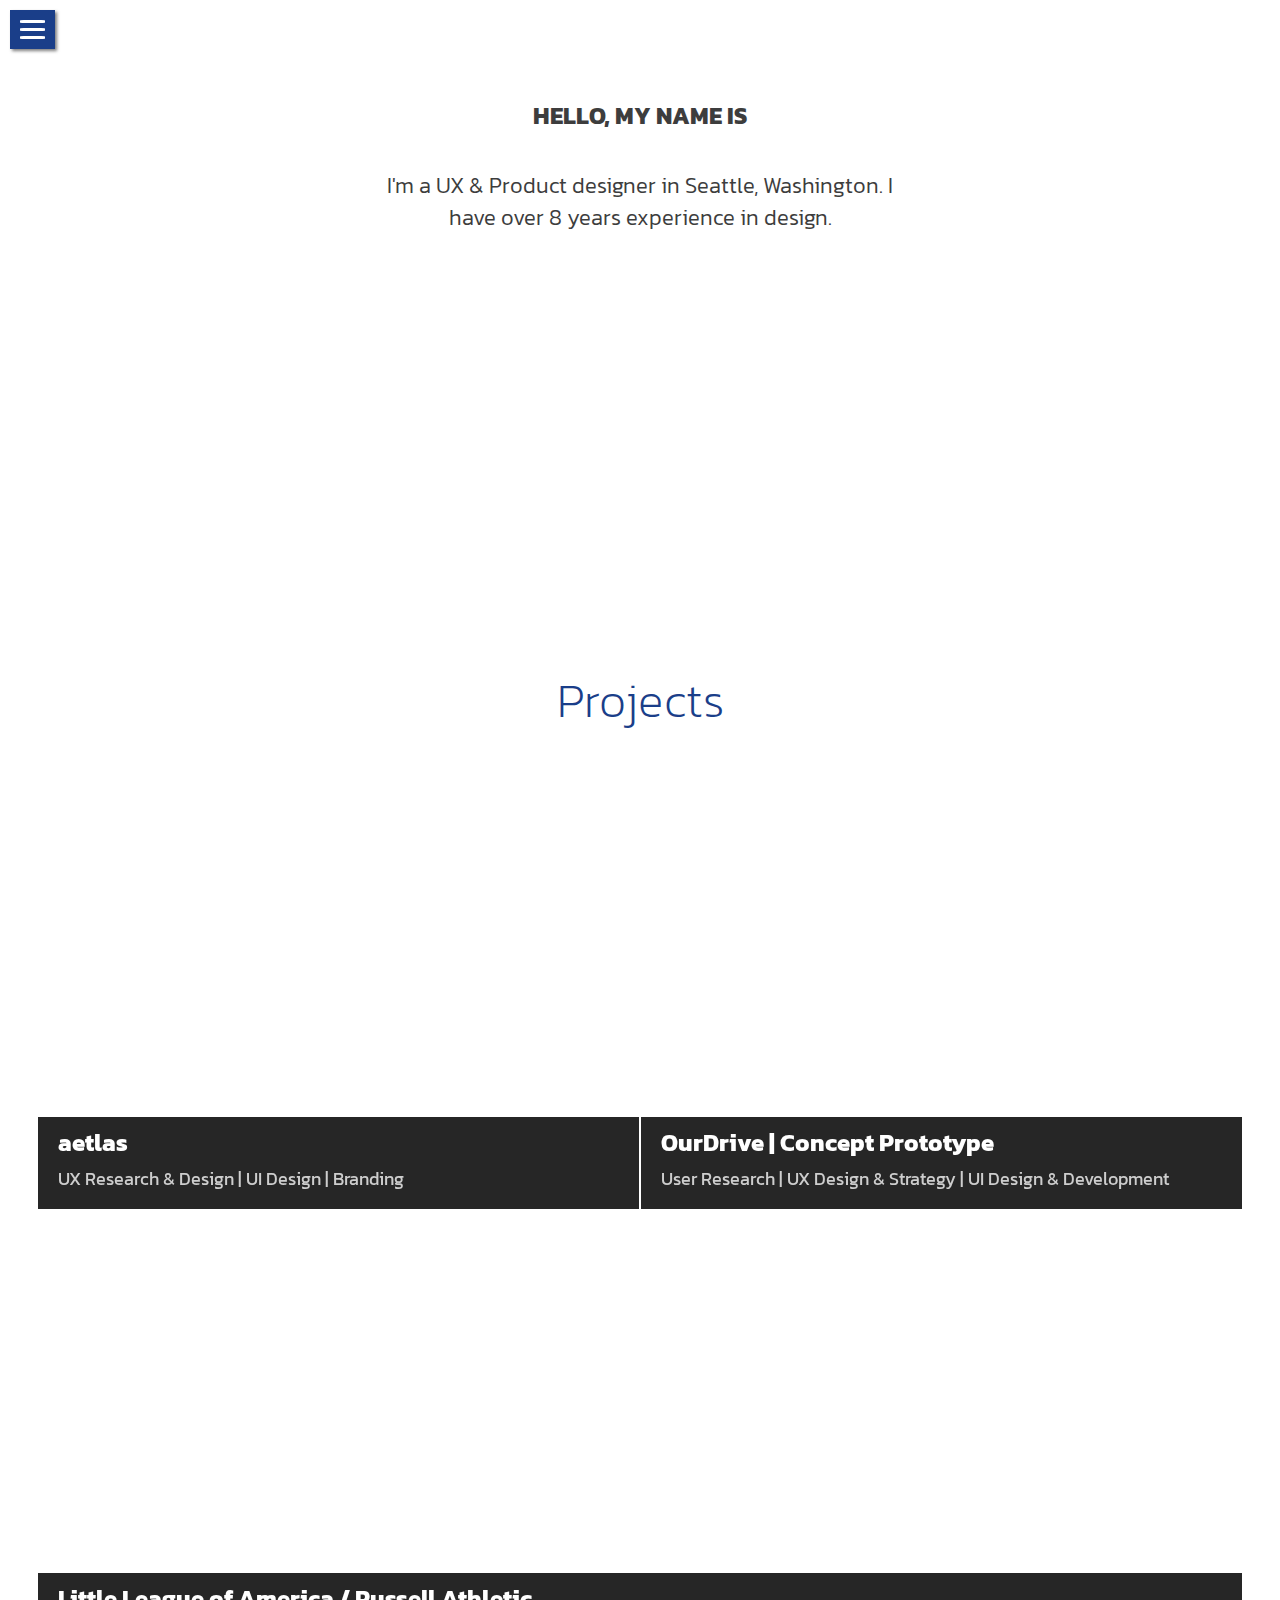
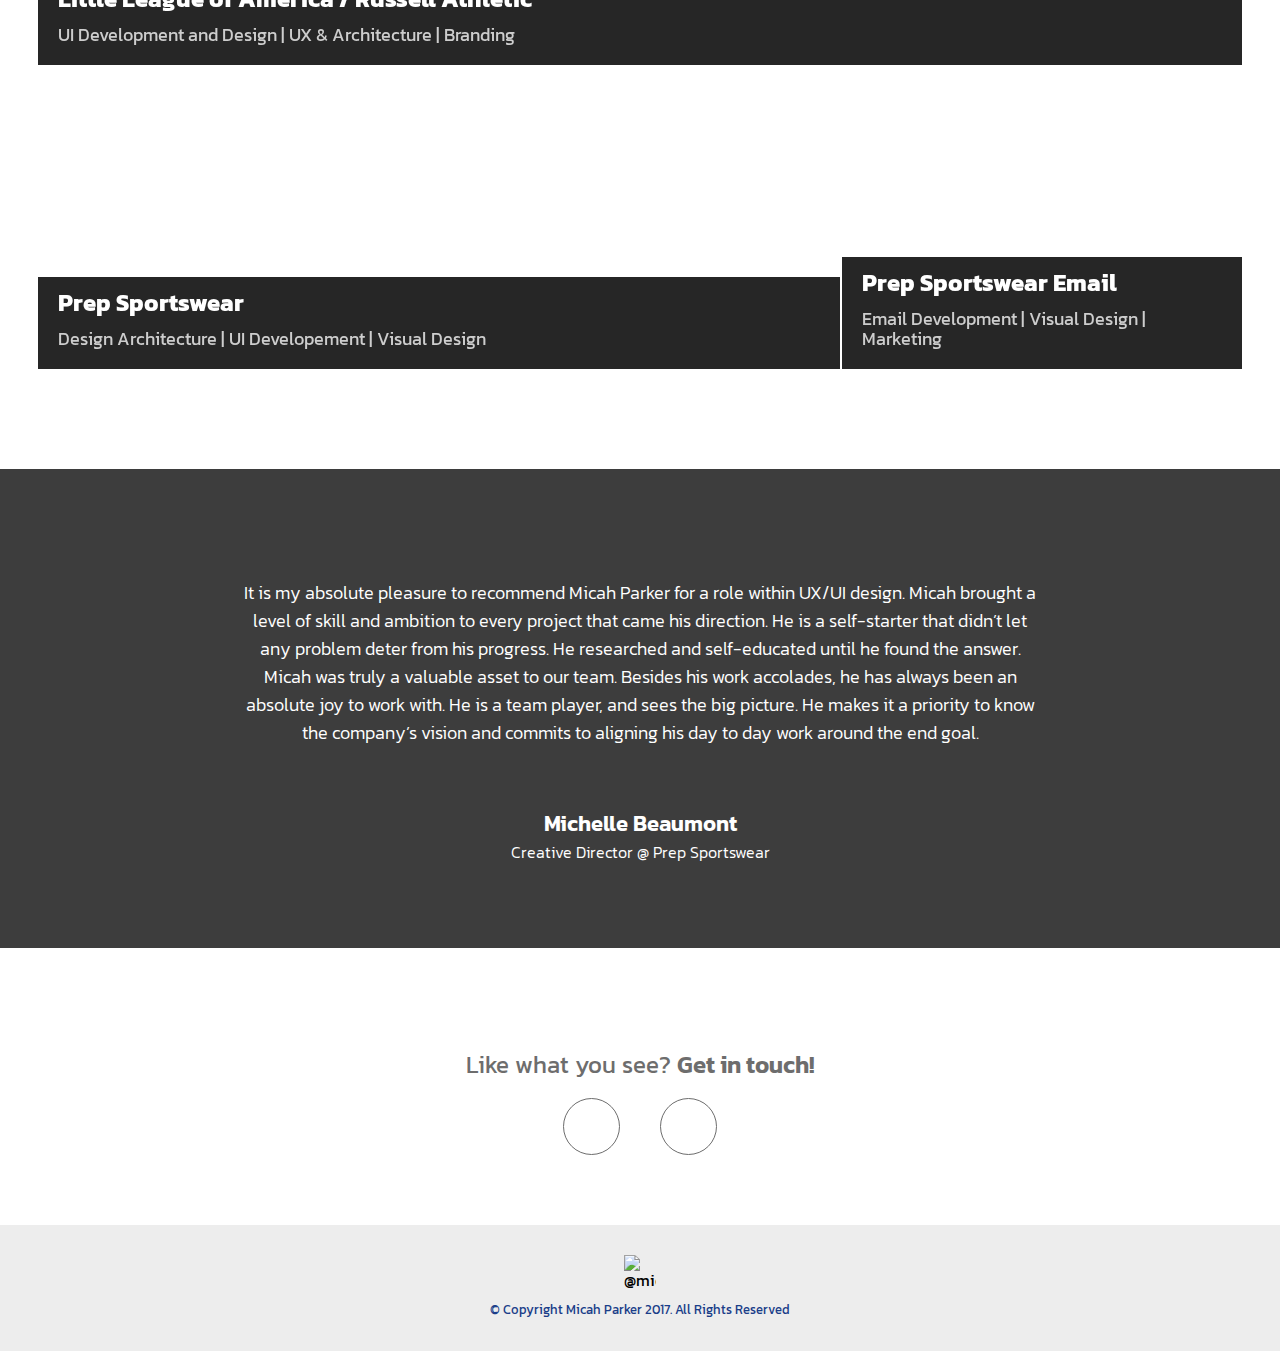
==== index.html @ 6576e436 "first commit, yo" ====
<!DOCTYPE html>
<html lang="en-US">
<head>
    <meta http-equiv="X-UA-Compatible" content="IE=Edge">
    <meta name="viewport" content="width=device-width,initial-scale=1">
    <meta charset="UTF-8">
    <title>Micah Parker - UX | UI | Visual | Development | Branding</title>
    <link href="https://fonts.googleapis.com/css?family=Kanit:200,300,300i,400,400i,600" rel="stylesheet">
    <link rel="stylesheet" type="text/css" href="css/normalize.css">
    <link href="css/fontawesome-all.css" rel="stylesheet">
    <link rel="stylesheet" type="text/css" href="css/styles.css">
    <link rel="shortcut icon" href="/favicon.ico" type="image/x-icon" />
  </head>
<body>
  <!-- Hamburger Nav -->
  <nav id="top">
    <div id="topNav" class="navigation">
      <span id="closebtn" onclick="navToggle()">
          <span class="line1"></span>
          <span class="line2"></span>
          <span class="line3"></span>
      </span>
      <ul class="menulist">
        <li><a class="menuitems" href="index.html"><img src="assets/images/homepage/mp-logo.svg" alt=""></a></li>
        <li><a class="menuitems" href="about.html">ABOUT</a></li>
        <li><a class="menuitems" href="index.html#portfolio" onClick="window.location.reload()">PORTFOLIO</a></li>
        <li><a class="menuitems" target="_blank" href="assets/images/pages/resume/micahparker_designer.pdf">RESUME</a></li>

      </ul>
    </div>
  </nav>
  <div id="shadowboxer">
  </div>
  <!-- Content -->
  <div class="container">
      <section id="hero">
        <h3>Hello, my name is</h3>
        <img src="assets/images/homepage/nameplate4.png" alt="">
        <!-- <h1>MICAH PARKER</h1> -->
        <h5>I'm a UX & Product designer in Seattle, Washington. I have over 8 years experience in design.</h5>
      </section>
      <div class="content-container">
        <div class="hp-section-title">
          <h3 id="portfolio">Projects</h3>
        </div>


        <section id="work">
          <!-- aetlas  -->
          <a class="workcell" href="aetlas.html" style="background-image: url(assets/images/homepage/portfol_bgs/aetlas.jpg)">
            <div class="workcell-title">
              <h3>aetlas</h3>
              <h5>UX Research & Design | UI Design | Branding</h5>
            </div>
          </a>
          <!-- OurDrive  -->
          <a class="workcell" href="ourdrive.html" style="background-image: url(assets/images/homepage/portfol_bgs/ourdrive_cover_desk.jpg)">
              <div class="workcell-title">
                <h3>OurDrive | Concept Prototype</h3>
                <h5>User Research | UX Design & Strategy | UI Design & Development</h5>
              </div>
          </a>
          <!-- LL Fundraising  -->
          <a class="workcell" href="littleleague.html" style="background-image: url(assets/images/homepage/portfol_bgs/fundraising_cover_desk.jpg)">
              <div class="workcell-title">
                <h3>Little League of America / Russell Athletic</h3>
                <h5>UI Development and Design | UX & Architecture | Branding</h5>
              </div>
          </a>
          <!-- Prep Sportswear  -->
          <a class="workcell" href="prepsportswear.html" style="background-image: url(assets/images/homepage/portfol_bgs/prep_cover_desk.jpg)">
              <div class="workcell-title">
                <h3>Prep Sportswear</h3>
                <h5>Design Architecture | UI Developement | Visual Design</h5>
              </div>
          </a>
          <!-- Prep Emails  -->
          <a class="workcell" href="prepemails.html"  style="background-image: url(assets/images/homepage/portfol_bgs/emails_cover_desk.jpg)">
              <div class="workcell-title">
                <h3>Prep Sportswear Email</h3>
                <h5>Email Development | Visual Design | Marketing</h5>
              </div>
          </a>

          <!-- Craigslist  -->
          <!-- <a class="workcell" href="branding.html" style="background-image: url(assets/images/homepage/portfol_bgs/craigslist_cover_desk.png)">
              <div class="workcell-title">
                <h3>Branding</h3>
                <h5>Graphic Design | Branding</h5>
              </div>
          </a>

          <a class="workcell" href="illustration.html" style="background-image: url(assets/images/homepage/portfol_bgs/illustration_cover_desk.jpg)">
              <div class="workcell-title">
                <h3>Illustration</h3>
                <h5>Illustration and Artwork</h5>
              </div>
          </a> -->

        </section>

        <!-- <section id="about">
          <div class="aboutcell" id="aboutcell">
            <div class="aboutleft">
              <img src="assets/images/homepage/avatar_2.jpg" alt="Micah" onmouseover="rollover(this)" onmouseout="mouseaway(this)">
            </div>
        </section> -->

        <div class="bottom-content">
          <section id="testimonials">
            <div class="testimonials">
              <i class="fas fa-quote-left" aria-hidden="true"></i>
              <p>It is my absolute pleasure to recommend Micah Parker for a role within UX/UI design. Micah brought a level of skill and ambition to every project that came his direction.  He is a self-starter that didn’t let any problem deter from his progress. He researched and self-educated until he found the answer. Micah was truly a valuable asset to our team. Besides his work accolades, he has always been an absolute joy to work with. He is a team player, and sees the big picture. He makes it a priority to know the company’s vision and commits to aligning his day to day work around the end goal.</p>
              <i class="fas fa-quote-right" aria-hidden="true"></i>
              <h5>Michelle Beaumont</h5>
              <h6>Creative Director @ Prep Sportswear</h6>
            </div>
          </section>
          <section id="contact">
            <div class="contact">
              <div class="social_links">
                <a href="https://www.linkedin.com/in/micahmpc/" target="_blank"><i class="fab fa-linkedin fa-sm"></i></a>
                <a href="https://github.com/Micahmpc" target="_blank"><i class="fab fa-github-square"></i></a>
                <a href="https://www.instagram.com/Micahmpc/" target="_blank"><i class="fab fa-instagram"></i></a>
                <a href="https://medium.com/@micah.mpc" target="_blank"><i class="fab fa-medium"></i></a>
                <a href="https://dribbble.com/micahmpc" target="_blank"><i class="fab fa-dribbble-square"></i></a>
              </div>

              <div class="contact_direct">
                <h2>Like what you see? <span style="font-weight: 600;">Get in touch!</span></h2>
                <div class="contact_direct_cell">
                  <a href="tel:1-206-948-9644">
                    <i class="fas fa-phone"></i>
                  </a>
                </div>
                <div class="contact_direct_cell">
                  <a href="mailto:micah.mpc@gmail.com">
                    <i class="fas fa-envelope"></i>
                  </a>
                </div>
              </div>
            </div>
          </section>
        </div>
        <footer>
          <img src="assets/images/homepage/mp-logo.svg" alt="@micahmpc"><h6>© Copyright Micah Parker 2017. All Rights Reserved</h6>
        </footer>
      </div>
  </div>



<script src="scripts/projects.js"></script>
<script src="scripts/global.js"></script>
<!-- Global site tag (gtag.js) - Google Analytics -->
<script async src="https://www.googletagmanager.com/gtag/js?id=UA-111622996-1"></script>
<script>
  window.dataLayer = window.dataLayer || [];
  function gtag(){dataLayer.push(arguments);}
  gtag('js', new Date());

  gtag('config', 'UA-111622996-1');
</script>

</body>
</html>
---- css/styles.css ----
/***** GLOBAL STYLES *****/

html {
  -webkit-font-smoothing: antialiased;
}

body {
  font-family: 'Kanit', 'Arial', sans-serif;
  background-color: #fff;
}

::selection, ::-moz-selection {
  background: #999999;
}

h1 {
  font-size: 2.5rem;
  line-height: 2.5rem;
}

h2 {
  font-size: 1.75rem;
}

h3 {
  font-size: 1.175rem;
}

h4 {
  font-size: 1.375rem;
}

h5 {
  font-size: 1rem;
  line-height: 1.25rem;
}

h6 {
  font-size: 1.25rem;
  line-height: 1.5rem;
}

p {
  font-size: 1.125rem;
  line-height: 1.875rem;
}



/***** MODIFICATION CLASSES *****/
.black {
  color: #000000;
}

.blue {
  color: #000000;
}

.grey1 {
  color: #6D6D6D;
}

.grey2 {
  color: #999999;
}

.grey3 {
  color: #CDCDCD;
}

.t400 {
  font-weight: 400;
}

.center {
  text-align: center !important;
  margin: 0 auto;
}

.nomobile {
  display: none;
}

.nodesk {
  display: inherit;
}

.txt300 {
    font-weight: 300 !important;
}

.txt400 {
    font-weight: 400 !important;
}

.txt600 {
    font-weight: 600 !important;
}

/***** HAMBURGER NAVIGATION **/


body {
    transition: background-color .5s;
}

.navigation {
    width: 100%;
      margin: 0 auto;
    position: fixed;
    z-index: 100000;
    top: 0;
    left: 0;
    background-color: none;
    overflow: hidden;
    transition: all 0.4s ease-in-out;
    padding-top: 0px;
}

.navigation a {
    text-decoration: none;
}

.navigation ul {
  padding-top: 165px;
  text-align:center;
  list-style:none;

}

.menulist {
  padding-top:5px;
}

.line1, .line2, .line3 {
  margin-top:5px;
  background-color:#fff;
  width:25px;
  height:3px;
  display:block;
  position:relative;
  opacity:1.0;
  border-radius:15%;
  transition: all .3s;
}

.line1 {
  margin-top: 0;
}

.line1.active {
  transform: rotate(270deg);
  opacity:0.0;
  background-color:#cdcdcd;
  top:5px;
}

.line2.active {
  transform: rotate(45deg);
  background-color:#cdcdcd;
}

.line3.active {
  transform: rotate(-45deg);
  background-color:#cdcdcd;
  top:-7px;
}

.menuitems {
    padding-bottom:30px;
    text-decoration: none;
    list-style:none;
    font-weight: 300;
    font-size: 24px;
    display: inline-block;
    position:relative;
    text-align:center;
    color: #fff;
    opacity:0.0;
    transition: all .5s ease-in-out;
}

.menuitems:after {
  content:'';
  display:block;
  width: 0;
  height: 1px;
  background: #fff;
  transition: width .2s;
}

.menuitems:hover::after {
    width:100%;
}

#closebtn {
    padding: 10px;
    box-sizing: border-box;
    background-color: #1a3e89;
    position: absolute;
    text-decoration:none;
    top: 10px;
    left: 10px;
    font-size: 36px !important;
    z-index:1000000;
    color:#fff;
    cursor:pointer;
    trainsition:background-position .3s;
    box-shadow: 2px 2px 3px rgba(0,0,0,.5);
}

#shadowboxer {
  display: none;
  position: fixed;
  top: 0;
  bottom: 0;
  left: 0;
  right: 0;
  z-index: 10000;
}

nav img {
  width: 60px;
  height: auto;
}

/***** END HAMBURGER NAVIGATION **/



/***** BODY *****/
.container {
  margin:0 auto;
  /* padding-top: 60px; */
}



/***** HERO CELL *****/
#hero {
  background-position: center;
  background-size: cover;
  height: 495px;
  text-align: center;
  color: #3d3d3d;
  box-sizing: border-box;
  padding: 150px 30px 0;
}

#hero h2 {
  padding-top: 75px;
}

#hero h5 {
  padding-top: 10px;
  font-weight: 300;
  max-width: 320px;
  margin: 0 auto;
  line-height: 1.375rem;
}

#hero img {
  max-width: 320px;
  padding: 10px 0;
}



/***** CONTENT CONTAINER *****/
.content-container {
  box-sizing: border-box;
  padding:0;
}

.content-container .hp-section-title {
  text-align: center;
  width: 85%;
  margin:20px auto;
}

.content-container .hp-section-title h3 {
  font-size: 2rem;
  font-weight: 400;
  color: #1a3e89;
  padding-bottom: 5px;
}

.content-container .hp-section-title h6 {
  font-weight: 300;
  color: #3d3d3d;
  max-width: 500px;
  margin: 0 auto;
}


/***** ABOUT ME CELL *****/
#about {
  width: 100%;
  border-bottom: 5px solid #fff;
text-align: center;
}

.aboutcell {
  box-sizing: border-box;
  padding: 50px 0 30px;
  color: #6d6d6d;
  display: inline-flex;
  margin: 0 auto;
}

.contact-avatar {
  text-align: center;
}

.contact-avatar img {
  width: 200px;
  text-align: center;
  padding: 70px 20px;
  margin: 0 auto;
  border-radius: 100%;
}


/* PORTFOLIO */

#work {
  font-size: 0;

}

#work a {
  text-decoration: none;
}

.workcell {
  background-size: cover;
  border-bottom:5px solid #fff;
  display: inline-flex;
  justify-content: flex-end;
  flex-direction: column;
  width: 100%;
  min-height: 250px;
}

.workcell .workcell-title {
  background-color: rgba(0,0,0,.85);
  color: #ffffff;
  box-sizing: border-box;
  padding: 10px 20px;

}

a.workcell h3:hover {
  color: #b4b4b4;
  transition: .125s ease-out;
}

a.workcell h5:hover {
  color: #b4b4b4;
  transition: .125s ease-out;
}

.workcell .workcell-title h3 {
  padding-bottom: 10px;
}

.workcell .workcell-title h5 {
  padding-bottom: 10px;
  font-weight: 400;
  line-height: 1.25rem;
  color: #cdcdcd;
}


/***** TESTIMONIALS *****/
#testimonials {
  text-align: center;
  background-color: #3d3d3d;
  color: #6d6d6d;
  width: 100%;
  padding: 100px 0;
}

#testimonials i {
  font-size: 1.5rem;
}

#testimonials p {
  text-align: center;
  padding: 15px;
  line-height: 1.4rem;
  color: #fff;
  font-weight: 300;
}

#testimonials h5, #testimonials h6 {
  color: #fff;
}

#testimonials h5 {
  margin-top: 25px;
  padding-bottom: 10px;
  font-weight: 600;
}

#testimonials h6 {
  margin-bottom: 15px;
  font-weight: 300;
  font-size: 1rem;
}




/***** CONTACT *****/
#contact {
  background-color: #fff;
  color: #6d6d6d;
  padding-top: 60px;
  box-sizing: border-box;
  font-size: 0;
  padding-bottom: 60px;
}


#contact a {
  color: #6d6d6d;
  text-decoration: none;
  font-weight: 400;
}

section#contact h2 {
  text-align: center;
  font-weight: 400;
  line-height: 1.5rem;
  font-size: 1.5rem;
  color: #6d6d6d;
}

section#contact .contact_direct_cell h2 {
  display: inline-block;
}

section#contact i {
  font-size: 30px;
  display: inline-block;
}

.social_links {
  text-align: center;
  display: flex;
  justify-content: space-around;
  max-width: 300px;
  margin: 0 auto;
}

.social_links a {
  border-radius: 100%;
}

section#contact .social_links i {
  font-size: 35px;
}

.contact_direct {
  text-align: center;
}

.contact_direct_cell {
  margin: 0 auto;
  display: inline-block;
}

.contact_direct_cell a {
    padding: 10px;
    text-align: center;
    margin: 0 20px;
}

.contact_direct_cell .fas {
  line-height: 1.9rem;
  position: relative;
  top: 2px;
  right: -1px;
}

.contact_direct a {
  display: block;
  font-size: 1.075rem;
  border: 1px solid #6d6d6d;
  border-radius: 50%;
  width: 35px;
  height: 35px;
}

.contact_direct a i:hover {
  color: #999;
  transition: .125s ease-out;
}

.contact_direct h2:first-child {
  padding:20px 60px;
}

.social_links a i {
  font-size: 40px;
  color: #6d6d6d;
}

.social_links a i:hover {
  color: #999999;
  transition: .125s ease-out;
}

/***** FOOTER *****/
footer {
  padding: 30px;
  text-align: center;
  background-color: #ededed;
}

footer img {
  margin: 0 auto;
  width: 32px;
  display: block;
}

footer h6 {
  color: #1a3e89;
  font-weight: 400;
  border: 0;
  font-size: .7rem;
  display: block;
  vertical-align: top;
  padding-top: 10px;
}




/***** RESPONSIVE STYLES *****/
/***** 768px | 1024px *****/


@media screen and (min-width: 768px) {

/* GLOBAL */
h1 {
  font-size: 6.5rem;
  line-height: 6rem;
}

h2 {
  font-size: 3.25rem;
}

h3 {
  font-size: 1.5rem;
  line-height: 2rem;
}

h4 {
  font-size: 1.75rem;
}

h5 {
  font-size: 1.375rem;
  line-height: 1.5rem;
  font-weight: 400;
}

h6 {
  font-size: 1.25rem;
  line-height: 1.375rem;
}

p {
  font-size: 1.125rem;
}

.nomobile {
    display: inherit;
}

.nodesk {
  display: none;
}

/* .container {
  padding-top: 90px;
} */

nav .navwrap {
  height: 90px;
  padding: 15px 20px;
}

nav .navwrap a img {
  height: 60px;
}

nav .navright h3 {
  line-height: 1.5rem;
  font-size: 1.25rem;
}

nav ul {
  padding-top: 20px;
}

nav a {
  font-size: 1.125rem;
}

/* HERO */

#hero {
  text-align: center;
  height:580px;
  background-size: cover;
  padding: 100px 30px 0;
}

#hero img {
  max-width: 1000px;
}

#hero h3 {
  padding-bottom: 5px;
  text-transform: uppercase;
}

#hero h5 {
  max-width: 530px;
  line-height: 2rem;
}

/* PORTFOLIO */
.content-container {
  margin: 0 auto;
}

.content-container .hp-section-title {
  width: 80%;
  max-width: 800px;
  margin:100px auto 20px;
}

.content-container .hp-section-title h3 {
  padding-bottom: 15px;
  line-height: 2.5rem;
  font-size: 3rem;
  font-weight: 200;
}

  #work, #about {
    margin: 0 auto;
  }

  .aboutcell img {
    margin-right: 40px;
    padding: 0;
  }

  .aboutcell {
    margin: 0 auto;
    max-width: 900px;
    padding: 70px 0;
  }

  .aboutleft, .aboutright {
    display: inline-block;
  }

  .aboutcell img {
    width: 280px;
    height: 280px;
  }

  .aboutcell p {
    line-height: 1.5rem;
  }

  .aboutcell a {
    font-size: 1.075rem;
  }

  #work {
    display: grid;
    grid-template-columns: repeat(6, 1fr);
    grid-template-rows: repeat(8, 150px);
    grid-gap: 2px;
    margin-bottom: 100px;
    margin-left: auto;
    margin-right: auto;
    max-width: 94%;
  }

  .workcell {
    border: 0;
    margin: 0;
    padding: 0;
    filter: grayscale(75%);
    height: auto;
  }

  .workcell:hover {
    filter: grayscale(0%);
    transition: .125s ease-out;
  }



  .workcell .workcell-title {
    bottom: 0;
    left: 0;
    width: 100%;
    box-shadow: none;
  }

  .workcell .workcell-title h5 {
    font-size: 1.125rem;
  }

  .workcell:nth-child(1) {
    grid-column-end: span 3;
    grid-row-end: span 3;
  }

  .workcell:nth-child(2) {
    grid-column-end: span 3;
    grid-row-end: span 3;
  }

  .workcell:nth-child(3) {
    grid-column-end: span 6;
    grid-row-end: span 3;
  }

  .workcell:nth-child(4) {
    grid-column-end: span 4;
    grid-row-end: span 2;
  }

  .workcell:nth-child(5) {
    grid-column-end: span 2;
    grid-row-end: span 2;
  }





.bottom-content {
  font-size: 0;
  height: 100%;
  width: 100%;
  vertical-align: middle;
}

/* TESTIMONIALS */
#testimonials {
  text-align: center;
  box-sizing: border-box;
  font-size: 0;
  padding: 70px 0;
  width: 100%;
}

#testimonials .testimonials p {
  padding: 40px 15%;
  line-height: 1.75rem;
  max-width: 800px;
  margin: 0 auto;
}

#testimonials h5 {
  padding-bottom: 5px;
}

/* CONTACT */
#contact {
  vertical-align: top;
  box-sizing: border-box;
  font-size: 0;
  height: auto;
  align-items: center;
  justify-content: center;
  padding: 70px 0;
}


.social_links a {
  border-radius: 100%;
  display: inline-block;
  padding: 10px 15px;
}

section#contact h2 {
  line-height: 1.25rem;
  position: relative;
  top: -3px;
}

section#contact .social_links a i {
  font-size: 32px;
}

footer h6 {
  font-size: .8rem;
}

}


@media screen and (min-width: 1200px) {

  #work {
    width: 94%;
    max-width: 1400px;
  }
}
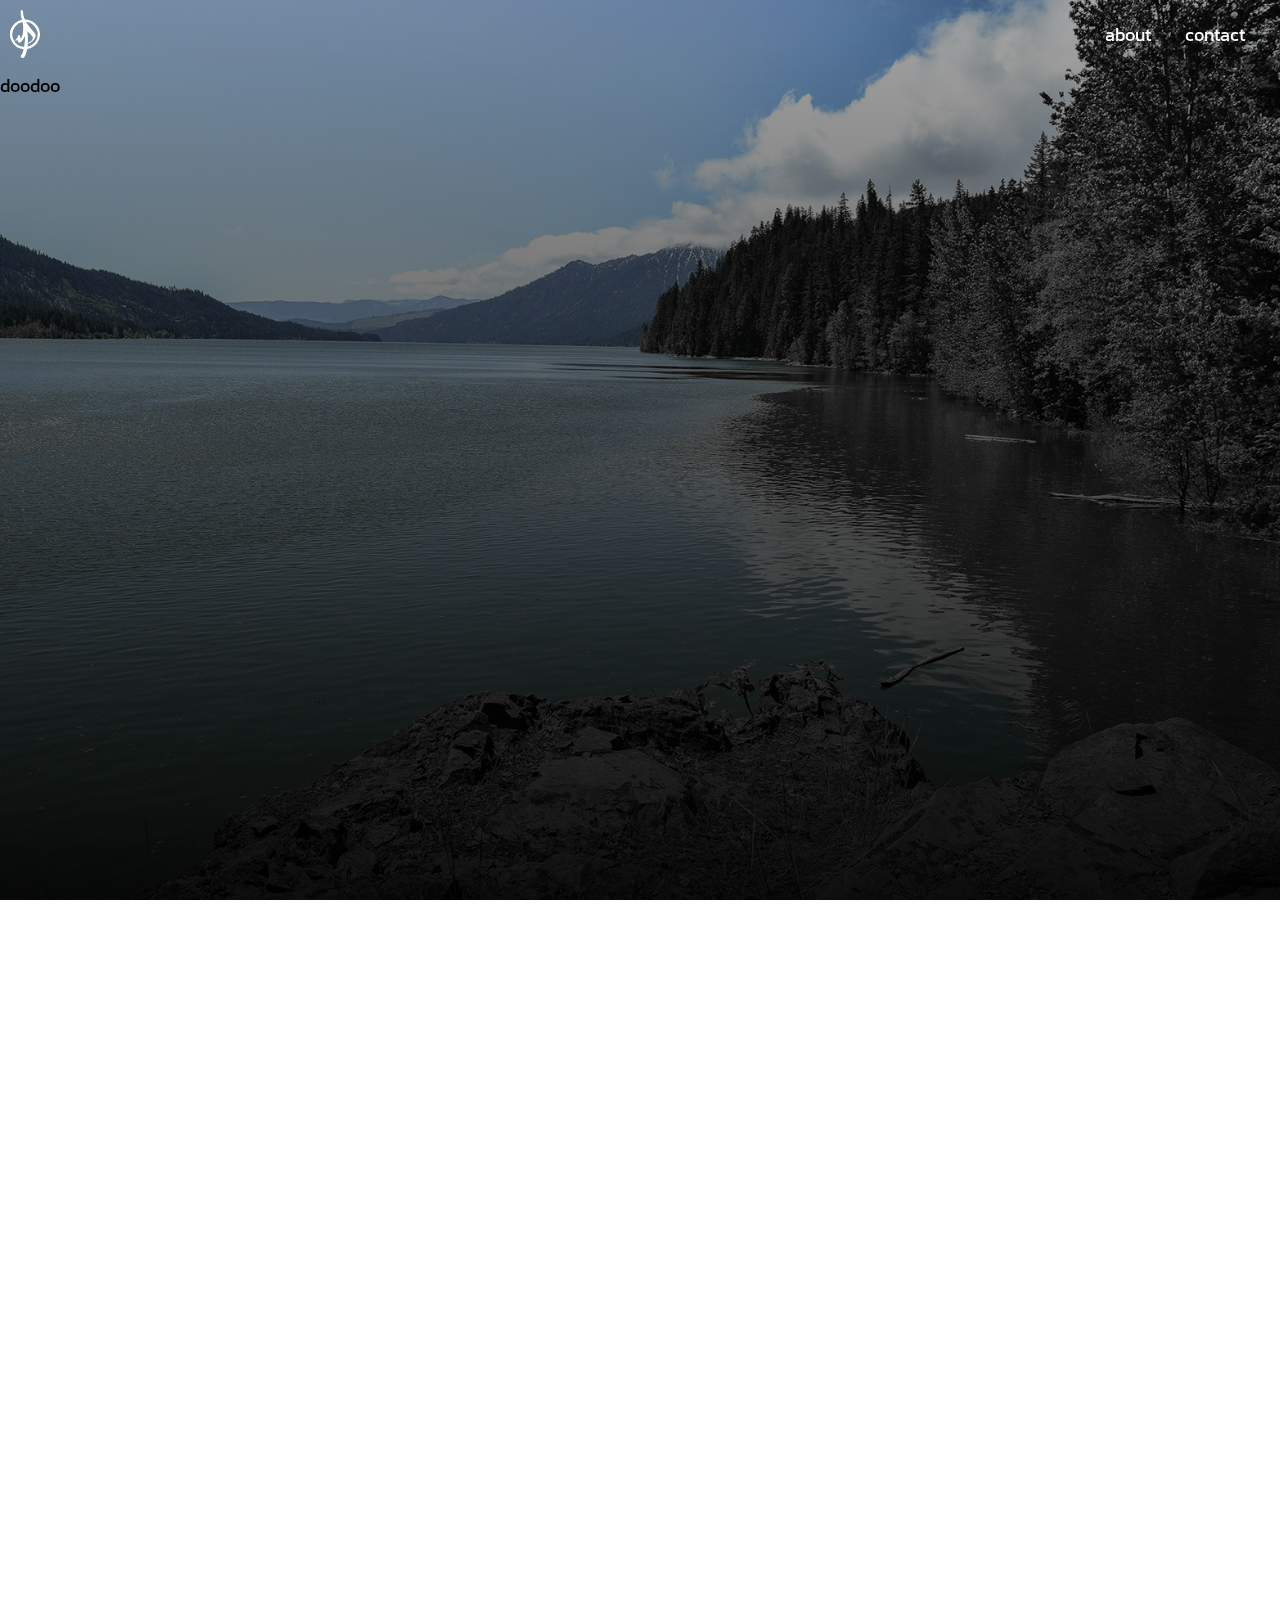
==== commit d0cf0fc1: "started homepage and navigation" ====
--- a/index.html
+++ b/index.html
@@ -7,160 +7,52 @@
     <title>Micah Parker - UX | UI | Visual | Development | Branding</title>
     <link href="https://fonts.googleapis.com/css?family=Kanit:200,300,300i,400,400i,600" rel="stylesheet">
     <link rel="stylesheet" type="text/css" href="css/normalize.css">
-    <link href="css/fontawesome-all.css" rel="stylesheet">
     <link rel="stylesheet" type="text/css" href="css/styles.css">
-    <link rel="shortcut icon" href="/favicon.ico" type="image/x-icon" />
+    <link rel="stylesheet" type="text/css" href="css/content.css">
+    <!-- <link rel="shortcut icon" href="/favicon.ico" type="image/x-icon" /> -->
   </head>
-<body>
-  <!-- Hamburger Nav -->
-  <nav id="top">
-    <div id="topNav" class="navigation">
-      <span id="closebtn" onclick="navToggle()">
-          <span class="line1"></span>
-          <span class="line2"></span>
-          <span class="line3"></span>
-      </span>
-      <ul class="menulist">
-        <li><a class="menuitems" href="index.html"><img src="assets/images/homepage/mp-logo.svg" alt=""></a></li>
-        <li><a class="menuitems" href="about.html">ABOUT</a></li>
-        <li><a class="menuitems" href="index.html#portfolio" onClick="window.location.reload()">PORTFOLIO</a></li>
-        <li><a class="menuitems" target="_blank" href="assets/images/pages/resume/micahparker_designer.pdf">RESUME</a></li>
+<body id="homepage">
 
-      </ul>
+  <div id="hp-hero">
+    <div class="container">
     </div>
-  </nav>
-  <div id="shadowboxer">
   </div>
-  <!-- Content -->
   <div class="container">
-      <section id="hero">
-        <h3>Hello, my name is</h3>
-        <img src="assets/images/homepage/nameplate4.png" alt="">
-        <!-- <h1>MICAH PARKER</h1> -->
-        <h5>I'm a UX & Product designer in Seattle, Washington. I have over 8 years experience in design.</h5>
-      </section>
-      <div class="content-container">
-        <div class="hp-section-title">
-          <h3 id="portfolio">Projects</h3>
-        </div>
+
+    <nav class="header" id="myHeader">
+      <div class="left">
+          <img src="assets/icons/mpc_logo.svg" alt="">
+      </div>
+      <div class="right">
+          <a href="about.html">about</a>
+          <a href="about.html">contact</a>
+      </div>
+
+    </nav>
+
+<div class="bgtest">
+  <p>doodoo</p>
+</div>
 
 
-        <section id="work">
-          <!-- aetlas  -->
-          <a class="workcell" href="aetlas.html" style="background-image: url(assets/images/homepage/portfol_bgs/aetlas.jpg)">
-            <div class="workcell-title">
-              <h3>aetlas</h3>
-              <h5>UX Research & Design | UI Design | Branding</h5>
-            </div>
-          </a>
-          <!-- OurDrive  -->
-          <a class="workcell" href="ourdrive.html" style="background-image: url(assets/images/homepage/portfol_bgs/ourdrive_cover_desk.jpg)">
-              <div class="workcell-title">
-                <h3>OurDrive | Concept Prototype</h3>
-                <h5>User Research | UX Design & Strategy | UI Design & Development</h5>
-              </div>
-          </a>
-          <!-- LL Fundraising  -->
-          <a class="workcell" href="littleleague.html" style="background-image: url(assets/images/homepage/portfol_bgs/fundraising_cover_desk.jpg)">
-              <div class="workcell-title">
-                <h3>Little League of America / Russell Athletic</h3>
-                <h5>UI Development and Design | UX & Architecture | Branding</h5>
-              </div>
-          </a>
-          <!-- Prep Sportswear  -->
-          <a class="workcell" href="prepsportswear.html" style="background-image: url(assets/images/homepage/portfol_bgs/prep_cover_desk.jpg)">
-              <div class="workcell-title">
-                <h3>Prep Sportswear</h3>
-                <h5>Design Architecture | UI Developement | Visual Design</h5>
-              </div>
-          </a>
-          <!-- Prep Emails  -->
-          <a class="workcell" href="prepemails.html"  style="background-image: url(assets/images/homepage/portfol_bgs/emails_cover_desk.jpg)">
-              <div class="workcell-title">
-                <h3>Prep Sportswear Email</h3>
-                <h5>Email Development | Visual Design | Marketing</h5>
-              </div>
-          </a>
-
-          <!-- Craigslist  -->
-          <!-- <a class="workcell" href="branding.html" style="background-image: url(assets/images/homepage/portfol_bgs/craigslist_cover_desk.png)">
-              <div class="workcell-title">
-                <h3>Branding</h3>
-                <h5>Graphic Design | Branding</h5>
-              </div>
-          </a>
-
-          <a class="workcell" href="illustration.html" style="background-image: url(assets/images/homepage/portfol_bgs/illustration_cover_desk.jpg)">
-              <div class="workcell-title">
-                <h3>Illustration</h3>
-                <h5>Illustration and Artwork</h5>
-              </div>
-          </a> -->
-
-        </section>
-
-        <!-- <section id="about">
-          <div class="aboutcell" id="aboutcell">
-            <div class="aboutleft">
-              <img src="assets/images/homepage/avatar_2.jpg" alt="Micah" onmouseover="rollover(this)" onmouseout="mouseaway(this)">
-            </div>
-        </section> -->
-
-        <div class="bottom-content">
-          <section id="testimonials">
-            <div class="testimonials">
-              <i class="fas fa-quote-left" aria-hidden="true"></i>
-              <p>It is my absolute pleasure to recommend Micah Parker for a role within UX/UI design. Micah brought a level of skill and ambition to every project that came his direction.  He is a self-starter that didn’t let any problem deter from his progress. He researched and self-educated until he found the answer. Micah was truly a valuable asset to our team. Besides his work accolades, he has always been an absolute joy to work with. He is a team player, and sees the big picture. He makes it a priority to know the company’s vision and commits to aligning his day to day work around the end goal.</p>
-              <i class="fas fa-quote-right" aria-hidden="true"></i>
-              <h5>Michelle Beaumont</h5>
-              <h6>Creative Director @ Prep Sportswear</h6>
-            </div>
-          </section>
-          <section id="contact">
-            <div class="contact">
-              <div class="social_links">
-                <a href="https://www.linkedin.com/in/micahmpc/" target="_blank"><i class="fab fa-linkedin fa-sm"></i></a>
-                <a href="https://github.com/Micahmpc" target="_blank"><i class="fab fa-github-square"></i></a>
-                <a href="https://www.instagram.com/Micahmpc/" target="_blank"><i class="fab fa-instagram"></i></a>
-                <a href="https://medium.com/@micah.mpc" target="_blank"><i class="fab fa-medium"></i></a>
-                <a href="https://dribbble.com/micahmpc" target="_blank"><i class="fab fa-dribbble-square"></i></a>
-              </div>
-
-              <div class="contact_direct">
-                <h2>Like what you see? <span style="font-weight: 600;">Get in touch!</span></h2>
-                <div class="contact_direct_cell">
-                  <a href="tel:1-206-948-9644">
-                    <i class="fas fa-phone"></i>
-                  </a>
-                </div>
-                <div class="contact_direct_cell">
-                  <a href="mailto:micah.mpc@gmail.com">
-                    <i class="fas fa-envelope"></i>
-                  </a>
-                </div>
-              </div>
-            </div>
-          </section>
-        </div>
-        <footer>
-          <img src="assets/images/homepage/mp-logo.svg" alt="@micahmpc"><h6>© Copyright Micah Parker 2017. All Rights Reserved</h6>
-        </footer>
-      </div>
   </div>
 
 
 
-<script src="scripts/projects.js"></script>
-<script src="scripts/global.js"></script>
-<!-- Global site tag (gtag.js) - Google Analytics -->
-<script async src="https://www.googletagmanager.com/gtag/js?id=UA-111622996-1"></script>
-<script>
-  window.dataLayer = window.dataLayer || [];
-  function gtag(){dataLayer.push(arguments);}
-  gtag('js', new Date());
+  <script>
+  window.onscroll = function() {myFunction()};
 
-  gtag('config', 'UA-111622996-1');
-</script>
+  var header = document.getElementById("myHeader");
+  var sticky = header.offsetTop;
 
+  function myFunction() {
+    if (window.pageYOffset >= sticky) {
+      header.classList.add("sticky");
+    }
+     else {
+      header.classList.remove("sticky");
+    }
+  }
+  </script>
 </body>
 </html>
--- a/css/styles.css
+++ b/css/styles.css
@@ -7,6 +7,10 @@
 body {
   font-family: 'Kanit', 'Arial', sans-serif;
   background-color: #fff;
+}
+
+body, html {
+  height: 100%;
 }
 
 ::selection, ::-moz-selection {
@@ -48,29 +52,6 @@
 
 
 /***** MODIFICATION CLASSES *****/
-.black {
-  color: #000000;
-}
-
-.blue {
-  color: #000000;
-}
-
-.grey1 {
-  color: #6D6D6D;
-}
-
-.grey2 {
-  color: #999999;
-}
-
-.grey3 {
-  color: #CDCDCD;
-}
-
-.t400 {
-  font-weight: 400;
-}
 
 .center {
   text-align: center !important;
@@ -97,726 +78,39 @@
     font-weight: 600 !important;
 }
 
-/***** HAMBURGER NAVIGATION **/
 
-
-body {
-    transition: background-color .5s;
+/***** NAVIGATION *****/
+nav {
+  display: flex;
+  justify-content: space-between;
+  box-sizing: border-box;
+  padding: 10px 15px 10px 10px;
+  align-items: center;
+  z-index: 50;
 }
 
-.navigation {
-    width: 100%;
-      margin: 0 auto;
-    position: fixed;
-    z-index: 100000;
-    top: 0;
-    left: 0;
-    background-color: none;
-    overflow: hidden;
-    transition: all 0.4s ease-in-out;
-    padding-top: 0px;
+nav .left img {
+  height: 48px;
 }
 
-.navigation a {
-    text-decoration: none;
-}
-
-.navigation ul {
-  padding-top: 165px;
-  text-align:center;
-  list-style:none;
-
-}
-
-.menulist {
-  padding-top:5px;
-}
-
-.line1, .line2, .line3 {
-  margin-top:5px;
-  background-color:#fff;
-  width:25px;
-  height:3px;
-  display:block;
-  position:relative;
-  opacity:1.0;
-  border-radius:15%;
-  transition: all .3s;
-}
-
-.line1 {
-  margin-top: 0;
-}
-
-.line1.active {
-  transform: rotate(270deg);
-  opacity:0.0;
-  background-color:#cdcdcd;
-  top:5px;
-}
-
-.line2.active {
-  transform: rotate(45deg);
-  background-color:#cdcdcd;
-}
-
-.line3.active {
-  transform: rotate(-45deg);
-  background-color:#cdcdcd;
-  top:-7px;
-}
-
-.menuitems {
-    padding-bottom:30px;
-    text-decoration: none;
-    list-style:none;
-    font-weight: 300;
-    font-size: 24px;
-    display: inline-block;
-    position:relative;
-    text-align:center;
-    color: #fff;
-    opacity:0.0;
-    transition: all .5s ease-in-out;
-}
-
-.menuitems:after {
-  content:'';
-  display:block;
-  width: 0;
-  height: 1px;
-  background: #fff;
-  transition: width .2s;
-}
-
-.menuitems:hover::after {
-    width:100%;
-}
-
-#closebtn {
-    padding: 10px;
-    box-sizing: border-box;
-    background-color: #1a3e89;
-    position: absolute;
-    text-decoration:none;
-    top: 10px;
-    left: 10px;
-    font-size: 36px !important;
-    z-index:1000000;
-    color:#fff;
-    cursor:pointer;
-    trainsition:background-position .3s;
-    box-shadow: 2px 2px 3px rgba(0,0,0,.5);
-}
-
-#shadowboxer {
-  display: none;
-  position: fixed;
-  top: 0;
-  bottom: 0;
-  left: 0;
-  right: 0;
-  z-index: 10000;
-}
-
-nav img {
-  width: 60px;
-  height: auto;
-}
-
-/***** END HAMBURGER NAVIGATION **/
-
-
-
-/***** BODY *****/
-.container {
-  margin:0 auto;
-  /* padding-top: 60px; */
-}
-
-
-
-/***** HERO CELL *****/
-#hero {
-  background-position: center;
-  background-size: cover;
-  height: 495px;
-  text-align: center;
-  color: #3d3d3d;
-  box-sizing: border-box;
-  padding: 150px 30px 0;
-}
-
-#hero h2 {
-  padding-top: 75px;
-}
-
-#hero h5 {
-  padding-top: 10px;
-  font-weight: 300;
-  max-width: 320px;
-  margin: 0 auto;
-  line-height: 1.375rem;
-}
-
-#hero img {
-  max-width: 320px;
-  padding: 10px 0;
-}
-
-
-
-/***** CONTENT CONTAINER *****/
-.content-container {
-  box-sizing: border-box;
-  padding:0;
-}
-
-.content-container .hp-section-title {
-  text-align: center;
-  width: 85%;
-  margin:20px auto;
-}
-
-.content-container .hp-section-title h3 {
-  font-size: 2rem;
-  font-weight: 400;
-  color: #1a3e89;
-  padding-bottom: 5px;
-}
-
-.content-container .hp-section-title h6 {
-  font-weight: 300;
-  color: #3d3d3d;
-  max-width: 500px;
-  margin: 0 auto;
-}
-
-
-/***** ABOUT ME CELL *****/
-#about {
-  width: 100%;
-  border-bottom: 5px solid #fff;
-text-align: center;
-}
-
-.aboutcell {
-  box-sizing: border-box;
-  padding: 50px 0 30px;
-  color: #6d6d6d;
-  display: inline-flex;
-  margin: 0 auto;
-}
-
-.contact-avatar {
-  text-align: center;
-}
-
-.contact-avatar img {
-  width: 200px;
-  text-align: center;
-  padding: 70px 20px;
-  margin: 0 auto;
-  border-radius: 100%;
-}
-
-
-/* PORTFOLIO */
-
-#work {
-  font-size: 0;
-
-}
-
-#work a {
+nav .right a {
+  color: #fff;
   text-decoration: none;
-}
-
-.workcell {
-  background-size: cover;
-  border-bottom:5px solid #fff;
-  display: inline-flex;
-  justify-content: flex-end;
-  flex-direction: column;
-  width: 100%;
-  min-height: 250px;
-}
-
-.workcell .workcell-title {
-  background-color: rgba(0,0,0,.85);
-  color: #ffffff;
-  box-sizing: border-box;
-  padding: 10px 20px;
-
-}
-
-a.workcell h3:hover {
-  color: #b4b4b4;
-  transition: .125s ease-out;
-}
-
-a.workcell h5:hover {
-  color: #b4b4b4;
-  transition: .125s ease-out;
-}
-
-.workcell .workcell-title h3 {
-  padding-bottom: 10px;
-}
-
-.workcell .workcell-title h5 {
-  padding-bottom: 10px;
-  font-weight: 400;
-  line-height: 1.25rem;
-  color: #cdcdcd;
-}
-
-
-/***** TESTIMONIALS *****/
-#testimonials {
-  text-align: center;
-  background-color: #3d3d3d;
-  color: #6d6d6d;
-  width: 100%;
-  padding: 100px 0;
-}
-
-#testimonials i {
-  font-size: 1.5rem;
-}
-
-#testimonials p {
-  text-align: center;
-  padding: 15px;
-  line-height: 1.4rem;
-  color: #fff;
-  font-weight: 300;
-}
-
-#testimonials h5, #testimonials h6 {
-  color: #fff;
-}
-
-#testimonials h5 {
-  margin-top: 25px;
-  padding-bottom: 10px;
-  font-weight: 600;
-}
-
-#testimonials h6 {
-  margin-bottom: 15px;
-  font-weight: 300;
-  font-size: 1rem;
-}
-
-
-
-
-/***** CONTACT *****/
-#contact {
-  background-color: #fff;
-  color: #6d6d6d;
-  padding-top: 60px;
-  box-sizing: border-box;
-  font-size: 0;
-  padding-bottom: 60px;
-}
-
-
-#contact a {
-  color: #6d6d6d;
-  text-decoration: none;
-  font-weight: 400;
-}
-
-section#contact h2 {
-  text-align: center;
-  font-weight: 400;
-  line-height: 1.5rem;
-  font-size: 1.5rem;
-  color: #6d6d6d;
-}
-
-section#contact .contact_direct_cell h2 {
-  display: inline-block;
-}
-
-section#contact i {
-  font-size: 30px;
-  display: inline-block;
-}
-
-.social_links {
-  text-align: center;
-  display: flex;
-  justify-content: space-around;
-  max-width: 300px;
-  margin: 0 auto;
-}
-
-.social_links a {
-  border-radius: 100%;
-}
-
-section#contact .social_links i {
-  font-size: 35px;
-}
-
-.contact_direct {
-  text-align: center;
-}
-
-.contact_direct_cell {
-  margin: 0 auto;
-  display: inline-block;
-}
-
-.contact_direct_cell a {
-    padding: 10px;
-    text-align: center;
-    margin: 0 20px;
-}
-
-.contact_direct_cell .fas {
-  line-height: 1.9rem;
-  position: relative;
-  top: 2px;
-  right: -1px;
-}
-
-.contact_direct a {
-  display: block;
-  font-size: 1.075rem;
-  border: 1px solid #6d6d6d;
-  border-radius: 50%;
-  width: 35px;
-  height: 35px;
-}
-
-.contact_direct a i:hover {
-  color: #999;
-  transition: .125s ease-out;
-}
-
-.contact_direct h2:first-child {
-  padding:20px 60px;
-}
-
-.social_links a i {
-  font-size: 40px;
-  color: #6d6d6d;
-}
-
-.social_links a i:hover {
-  color: #999999;
-  transition: .125s ease-out;
-}
-
-/***** FOOTER *****/
-footer {
-  padding: 30px;
-  text-align: center;
-  background-color: #ededed;
-}
-
-footer img {
-  margin: 0 auto;
-  width: 32px;
-  display: block;
-}
-
-footer h6 {
-  color: #1a3e89;
-  font-weight: 400;
-  border: 0;
-  font-size: .7rem;
-  display: block;
-  vertical-align: top;
-  padding-top: 10px;
-}
-
-
-
-
-/***** RESPONSIVE STYLES *****/
-/***** 768px | 1024px *****/
-
-
-@media screen and (min-width: 768px) {
-
-/* GLOBAL */
-h1 {
-  font-size: 6.5rem;
-  line-height: 6rem;
-}
-
-h2 {
-  font-size: 3.25rem;
-}
-
-h3 {
-  font-size: 1.5rem;
-  line-height: 2rem;
-}
-
-h4 {
-  font-size: 1.75rem;
-}
-
-h5 {
-  font-size: 1.375rem;
-  line-height: 1.5rem;
-  font-weight: 400;
-}
-
-h6 {
-  font-size: 1.25rem;
-  line-height: 1.375rem;
-}
-
-p {
+  padding: 3px 5px;
+  margin-left: 10px;
   font-size: 1.125rem;
 }
 
-.nomobile {
-    display: inherit;
-}
-
-.nodesk {
-  display: none;
-}
-
-/* .container {
-  padding-top: 90px;
-} */
-
-nav .navwrap {
-  height: 90px;
-  padding: 15px 20px;
-}
-
-nav .navwrap a img {
-  height: 60px;
-}
-
-nav .navright h3 {
-  line-height: 1.5rem;
-  font-size: 1.25rem;
-}
-
-nav ul {
-  padding-top: 20px;
-}
-
-nav a {
-  font-size: 1.125rem;
-}
-
-/* HERO */
-
-#hero {
-  text-align: center;
-  height:580px;
-  background-size: cover;
-  padding: 100px 30px 0;
-}
-
-#hero img {
-  max-width: 1000px;
-}
-
-#hero h3 {
-  padding-bottom: 5px;
-  text-transform: uppercase;
-}
-
-#hero h5 {
-  max-width: 530px;
-  line-height: 2rem;
-}
-
-/* PORTFOLIO */
-.content-container {
-  margin: 0 auto;
-}
-
-.content-container .hp-section-title {
-  width: 80%;
-  max-width: 800px;
-  margin:100px auto 20px;
-}
-
-.content-container .hp-section-title h3 {
-  padding-bottom: 15px;
-  line-height: 2.5rem;
-  font-size: 3rem;
-  font-weight: 200;
-}
-
-  #work, #about {
-    margin: 0 auto;
-  }
-
-  .aboutcell img {
-    margin-right: 40px;
-    padding: 0;
-  }
-
-  .aboutcell {
-    margin: 0 auto;
-    max-width: 900px;
-    padding: 70px 0;
-  }
-
-  .aboutleft, .aboutright {
-    display: inline-block;
-  }
-
-  .aboutcell img {
-    width: 280px;
-    height: 280px;
-  }
-
-  .aboutcell p {
-    line-height: 1.5rem;
-  }
-
-  .aboutcell a {
-    font-size: 1.075rem;
-  }
-
-  #work {
-    display: grid;
-    grid-template-columns: repeat(6, 1fr);
-    grid-template-rows: repeat(8, 150px);
-    grid-gap: 2px;
-    margin-bottom: 100px;
-    margin-left: auto;
-    margin-right: auto;
-    max-width: 94%;
-  }
-
-  .workcell {
-    border: 0;
-    margin: 0;
-    padding: 0;
-    filter: grayscale(75%);
-    height: auto;
-  }
-
-  .workcell:hover {
-    filter: grayscale(0%);
-    transition: .125s ease-out;
+@media screen and (min-width: 768px) {
+  nav {
+    padding: 10px 20px 10px 10px;
   }
 
 
+  nav .right a {
+    padding: 3px 5px;
+    margin-right: 10px;
 
-  .workcell .workcell-title {
-    bottom: 0;
-    left: 0;
-    width: 100%;
-    box-shadow: none;
   }
 
-  .workcell .workcell-title h5 {
-    font-size: 1.125rem;
-  }
-
-  .workcell:nth-child(1) {
-    grid-column-end: span 3;
-    grid-row-end: span 3;
-  }
-
-  .workcell:nth-child(2) {
-    grid-column-end: span 3;
-    grid-row-end: span 3;
-  }
-
-  .workcell:nth-child(3) {
-    grid-column-end: span 6;
-    grid-row-end: span 3;
-  }
-
-  .workcell:nth-child(4) {
-    grid-column-end: span 4;
-    grid-row-end: span 2;
-  }
-
-  .workcell:nth-child(5) {
-    grid-column-end: span 2;
-    grid-row-end: span 2;
-  }
-
-
-
-
-
-.bottom-content {
-  font-size: 0;
-  height: 100%;
-  width: 100%;
-  vertical-align: middle;
 }
-
-/* TESTIMONIALS */
-#testimonials {
-  text-align: center;
-  box-sizing: border-box;
-  font-size: 0;
-  padding: 70px 0;
-  width: 100%;
-}
-
-#testimonials .testimonials p {
-  padding: 40px 15%;
-  line-height: 1.75rem;
-  max-width: 800px;
-  margin: 0 auto;
-}
-
-#testimonials h5 {
-  padding-bottom: 5px;
-}
-
-/* CONTACT */
-#contact {
-  vertical-align: top;
-  box-sizing: border-box;
-  font-size: 0;
-  height: auto;
-  align-items: center;
-  justify-content: center;
-  padding: 70px 0;
-}
-
-
-.social_links a {
-  border-radius: 100%;
-  display: inline-block;
-  padding: 10px 15px;
-}
-
-section#contact h2 {
-  line-height: 1.25rem;
-  position: relative;
-  top: -3px;
-}
-
-section#contact .social_links a i {
-  font-size: 32px;
-}
-
-footer h6 {
-  font-size: .8rem;
-}
-
-}
-
-
-@media screen and (min-width: 1200px) {
-
-  #work {
-    width: 94%;
-    max-width: 1400px;
-  }
-}
--- a/css/content.css
+++ b/css/content.css
@@ -0,0 +1,44 @@
+#hp-hero {
+    background-image: url(../assets/images/hp_background_mob.jpg);
+    height: 100%;
+    background-position: center;
+    background-repeat: no-repeat;
+    background-size: cover;
+    position: fixed;
+    top: 0;
+    left: 0;
+    right: 0;
+    z-index: -100;
+}
+
+#hp-hero .container {
+  height: 100%;
+  background-position: center;
+  background-repeat: no-repeat;
+  background-size: cover;
+  background: linear-gradient(to bottom, rgba(0,0,0,.35), rgba(0,0,0,.92));
+
+}
+
+.bgtest {
+  height: 2500px;
+}
+
+.sticky {
+  position: fixed;
+  top: 0;
+  width: 100%;
+  background: linear-gradient(to bottom, rgba(0,0,0,0), rgba(0,0,0,.35));
+}
+
+.sticky + .bgtest {
+  padding-top: 71px;
+}
+
+@media screen and (min-width: 768px) {
+
+  #hp-hero {
+      background-image: url(../assets/images/hp_background_desk.jpg);
+  }
+
+}
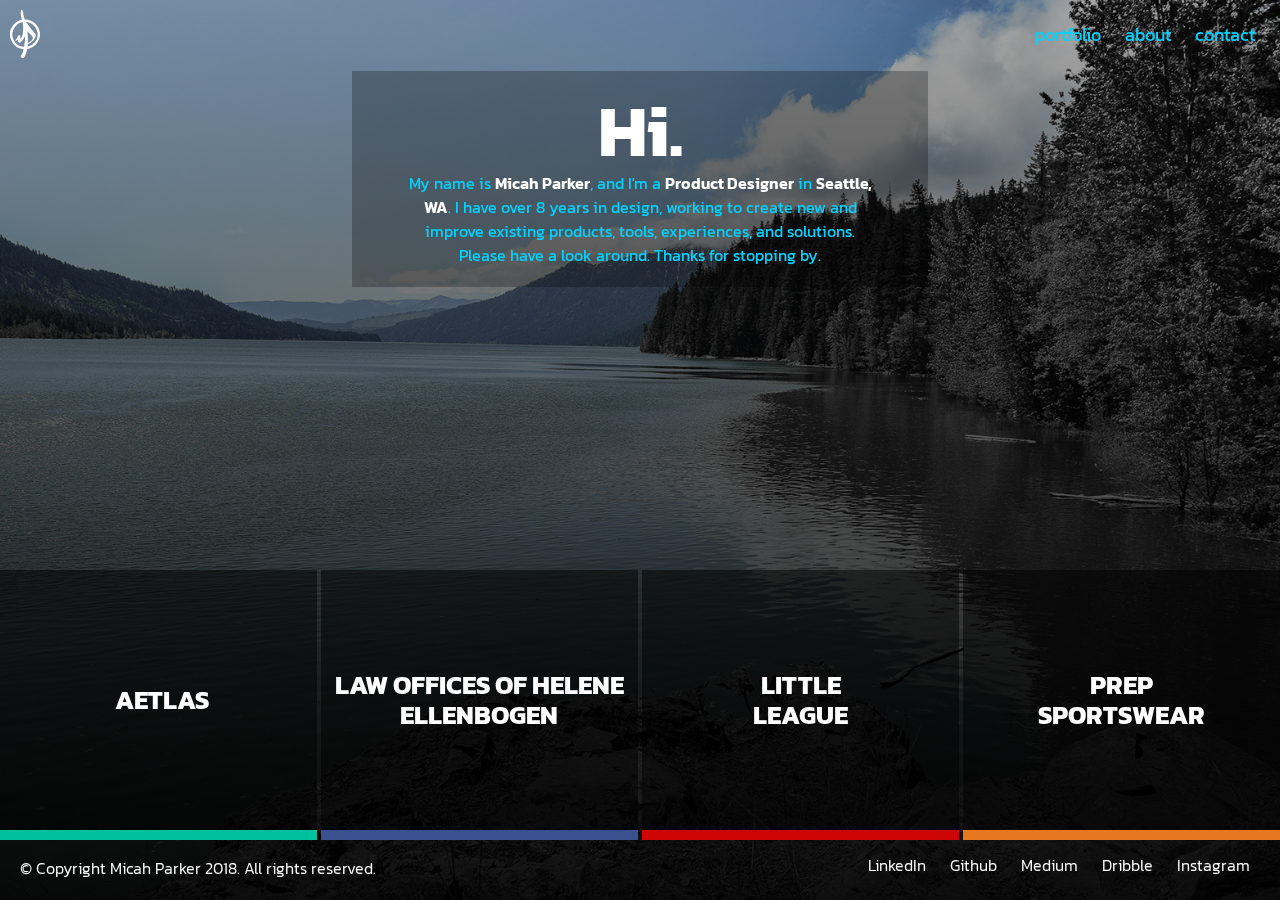
==== commit 57d82a04: "contact page completed" ====
--- a/index.html
+++ b/index.html
@@ -19,40 +19,134 @@
   </div>
   <div class="container">
 
-    <nav class="header" id="myHeader">
+    <nav>
       <div class="left">
+        <a href="index.html">
           <img src="assets/icons/mpc_logo.svg" alt="">
+        </a>
       </div>
       <div class="right">
+        <a href="index.html">portfolio</a>
           <a href="about.html">about</a>
-          <a href="about.html">contact</a>
+          <a href="contact.html">contact</a>
       </div>
+    </nav>
+    <section class="howzit">
+      <h1>Hi.</h1>
+      <h6>My name is <span class="hp_intro_highlight">Micah Parker</span>, and I'm a <span class="hp_intro_highlight">Product Designer</span> in <span class="hp_intro_highlight">Seattle, WA</span>.<br class="nomobile"> I have over 8 years in design, working to create new and improve existing products, tools, experiences, and solutions. Please have a look around. Thanks for stopping by. </h6>
+    </section>
 
-    </nav>
+    <section id="project-links">
+      <div class="tile">
+        <div id="aetlas" class="project-box">
+          <div class="project-icon">
+              <div class="front-content">
+                  <h4>Aetlas</h4>
+              </div>
+          </div>
+          <div class="project-content aetlas">
+            <a href="aetlas.html">
+              <div class="overlay"></div>
+              <div class="cell">
+                <h4>Aetlas</h4>
+                <p>Using crowdfunding to build a more sustainable future for the planet.</p>
+                <div class="skills">
+                  <img src="assets/icons/research.svg" alt="">
+                  <img src="assets/icons/ux.svg" alt="">
+                  <img src="assets/icons/ia.svg" alt="">
+                  <img src="assets/icons/ui.svg" alt="">
+                  <img src="assets/icons/development.svg" alt="">
+                </div>
+              </div>
+            </a>
+          </div>
+        </div>
+        <div id="lohe" class="project-box">
+          <div class="project-icon">
+              <div class="front-content">
+                  <h4>Law Offices of Helene Ellenbogen</h4>
+              </div>
+          </div>
+          <div class="project-content lohe">
+            <a href="lohe.html">
+              <div class="overlay"></div>
+              <div class="cell">
+                <h4>Law Offices of Helene Ellenbogen</h4>
+                <p>A different approach to helping guide potential clients in their search.</p>
+                <div class="skills">
+                  <img src="assets/icons/research.svg" alt="">
+                  <img src="assets/icons/ux.svg" alt="">
+                  <img src="assets/icons/ia.svg" alt="">
+                  <img src="assets/icons/ui.svg" alt="">
+                  <img src="assets/icons/development.svg" alt="">
+                </div>
+              </div>
+            </a>
+          </div>
+        </div>
+        <div id="littleleague" class="project-box">
+          <div class="project-icon">
+              <div class="front-content">
+                  <h4>Little League</h4>
+              </div>
+          </div>
+          <div class="project-content littleleague">
+            <a href="littleleague.html">
+              <div class="overlay"></div>
+              <div class="cell">
+                <h4>Little League</h4>
+                <p>Fundraising & <i>e</i>commerce platform for youth sports.</p>
+                <div class="skills">
+                  <img src="assets/icons/ia.svg" alt="">
+                  <img src="assets/icons/ux.svg" alt="">
+                  <img src="assets/icons/ui.svg" alt="">
+                  <img src="assets/icons/development.svg" alt="">
+                </div>
+              </div>
+            </a>
+          </div>
+        </div>
+        <div id="prep" class="project-box">
+          <div class="project-icon">
+              <div class="front-content">
+                  <h4>Prep Sportswear</h4>
+              </div>
+          </div>
+          <div class="project-content prep">
+            <a href="prep.html">
+              <div class="overlay"></div>
+              <div class="cell">
+                <h4>Prep Sportswear</h4>
+                <p>Tools, products, and manufacturing for personalized fan gear.</p>
+                <div class="skills">
+                  <img src="assets/icons/research.svg" alt="">
+                  <img src="assets/icons/ux.svg" alt="">
+                  <img src="assets/icons/ia.svg" alt="">
+                </div>
+              </div>
+            </a>
+          </div>
+        </div>
+      </div>
+    </section>
+    <footer>
+      <div class="left">
+        <h6>© Copyright Micah Parker 2018. All rights reserved.</p>
+      </div>
+      <div class="right">
+        <a href="https://www.linkedin.com/in/micahmpc/" target="_blank">LinkedIn</a>
+        <a href="https://github.com/Micahmpc" target="_blank">Github</a>
+        <a href="https://medium.com/@micah.mpc" target="_blank">Medium</a>
+        <a href="https://dribbble.com/micahmpc" target="_blank">Dribble</a>
+        <a href="https://www.instagram.com/micahmpc" target="_blank">Instagram</a>
+      </div>
+    </footer>
 
-<div class="bgtest">
-  <p>doodoo</p>
-</div>
 
 
   </div>
 
 
-
-  <script>
-  window.onscroll = function() {myFunction()};
-
-  var header = document.getElementById("myHeader");
-  var sticky = header.offsetTop;
-
-  function myFunction() {
-    if (window.pageYOffset >= sticky) {
-      header.classList.add("sticky");
-    }
-     else {
-      header.classList.remove("sticky");
-    }
-  }
-  </script>
+<script src="scripts/global.js"></script>
 </body>
 </html>
--- a/css/styles.css
+++ b/css/styles.css
@@ -18,20 +18,20 @@
 }
 
 h1 {
-  font-size: 2.5rem;
-  line-height: 2.5rem;
+  font-size: 4.5rem;
+  line-height: 5rem;
 }
 
 h2 {
+  font-size: 2.5rem;
+}
+
+h3 {
   font-size: 1.75rem;
 }
 
-h3 {
-  font-size: 1.175rem;
-}
-
 h4 {
-  font-size: 1.375rem;
+  font-size: 1.65rem;
 }
 
 h5 {
@@ -40,13 +40,13 @@
 }
 
 h6 {
-  font-size: 1.25rem;
+  font-size: 1.0rem;
   line-height: 1.5rem;
 }
 
 p {
   font-size: 1.125rem;
-  line-height: 1.875rem;
+  line-height: 1.25rem;
 }
 
 
@@ -84,9 +84,9 @@
   display: flex;
   justify-content: space-between;
   box-sizing: border-box;
-  padding: 10px 15px 10px 10px;
+  padding: 10px 20px 10px 10px;
   align-items: center;
-  z-index: 50;
+  z-index: 100000;
 }
 
 nav .left img {
@@ -94,23 +94,90 @@
 }
 
 nav .right a {
-  color: #fff;
+  color: #3d3d3d;
   text-decoration: none;
   padding: 3px 5px;
   margin-left: 10px;
   font-size: 1.125rem;
 }
 
-@media screen and (min-width: 768px) {
+nav a:hover {
+  color: #00D3FF;
+  transition: .25s ease;
+}
+
+footer {
+  position: absolute;
+  bottom: 0;
+  width: 100%;
+  display: flex;
+  justify-content: space-between;
+  box-sizing: border-box;
+  padding:20px;
+  background-color: #000;
+}
+
+footer h6 {
+  color: #fff;
+  font-weight: 300;
+}
+
+footer a {
+  font-size: 1rem;
+  text-decoration: none;
+  color: #fff;
+  padding: 0 10px;
+  font-weight: 300;
+}
+
+footer a:hover {
+  color: #00D3FF;
+  transition: .5s ease;
+}
+
+@media screen and (max-width: 1200px) {
+  footer {
+    display: flex;
+  }
+}
+
+@media screen and (max-width: 960px) {
+  footer {
+    max-width: 100%;
+    margin: 0 auto;
+    padding: 20px 0;
+    display: block;
+    text-align: center;
+    position: relative;
+    bottom: 0;
+  }
+
+  footer .left {
+    padding-bottom: 20px;
+    margin-left: 30px;
+    margin-right: 30px;
+  }
+
+  footer a {
+    padding: 5px;
+  }
+
+}
+
+
+@media screen and (max-width: 768px) {
   nav {
-    padding: 10px 20px 10px 10px;
+    padding: 10px 5% 10px;
   }
 
 
   nav .right a {
     padding: 3px 5px;
-    margin-right: 10px;
+    margin-right:0;
+  }
 
+  footer a {
+    display: block;
   }
 
 }
--- a/css/content.css
+++ b/css/content.css
@@ -1,5 +1,5 @@
-#hp-hero {
-    background-image: url(../assets/images/hp_background_mob.jpg);
+#hp-hero, #contact-hero {
+    background-image: url(../assets/images/hp_background_desk.jpg);
     height: 100%;
     background-position: center;
     background-repeat: no-repeat;
@@ -11,34 +11,450 @@
     z-index: -100;
 }
 
-#hp-hero .container {
+#hp-hero .container, #contact-hero .container {
   height: 100%;
   background-position: center;
   background-repeat: no-repeat;
   background-size: cover;
   background: linear-gradient(to bottom, rgba(0,0,0,.35), rgba(0,0,0,.92));
-
-}
-
-.bgtest {
-  height: 2500px;
-}
-
-.sticky {
-  position: fixed;
+}
+
+#contact #contact-hero .container {
+  background: transparent;
+}
+
+#fourohfour #hp-hero, #contact #contact-hero {
+    background-image: url(../assets/images/404.jpg);
+}
+
+#homepage nav .right a, #fourohfour nav .right a, #contact nav .right a {
+  color: #fff;
+}
+
+#homepage nav .right a, #fourohfour nav .right a:hover {
+  color: #00d3ff;
+}
+
+#homepage footer, #contact footer {
+  background-color: transparent;
+}
+
+#homepage .howzit, #fourohfour .howzit {
+  background-color: rgba(0,0,0,.25);
+  text-align: center;
+  box-sizing: border-box;
+  padding: 20px 55px;
+  display: block;
+  margin: 0 auto;
+  width: 45%;
+}
+
+#homepage .howzit h1, #fourohfour .howzit h2 {
+  color: #fff;
+}
+
+#homepage .howzit h6, #fourohfour .howzit h6 {
+  color: #00D3FF;
+  font-weight: 400;
+}
+
+#homepage .hp_intro_highlight {
+  font-weight: 600;
+  color: #fff;
+}
+
+#homepage .tile {
+  width: 100%;
+  text-align: center;
+  display: block;
+  justify-content: center;
+}
+
+#project-links .tile {
+  display: flex;
+  justify-content: space-between;
+}
+
+.project-box{
+  width: 24.75%;
+  float: left;
+  position: relative;
+  overflow: hidden;
+  perspective:1000px;
+  -webkit-perspective:1000px;
+  background-color: rgba(0,0,0,.5);
+  color: #fff;
+}
+
+.project-box a {
+  color: #fff;
+}
+
+.project-icon{
+  width: 100%;
+  height: 260px;
+  text-align: center;
+  transition: all .5s ease;
+  display: flex;
+  justify-content: space-around;
+  align-items: center;
+}
+
+.project-content{
+  position: absolute;
   top: 0;
+  z-index: 1;
+  opacity: 0;
   width: 100%;
-  background: linear-gradient(to bottom, rgba(0,0,0,0), rgba(0,0,0,.35));
-}
-
-.sticky + .bgtest {
-  padding-top: 71px;
-}
-
-@media screen and (min-width: 768px) {
+  height: 260px;
+  text-align: center;
+  transition: all .5s ease;
+  background-color: #474747;
+  backface-visibility:hidden;
+  transform-style: preserve-3d;
+  -webkit-transform: translateY(110px) rotateX(-90deg);
+  -moz-transform: translateY(110px) rotateX(-90deg);
+  -ms-transform: translateY(110px) rotateX(-90deg);
+  -o-transform: translateY(110px) rotateX(-90deg);
+  transform: translateY(110px) rotateX(-90deg);
+}
+
+.project-content .overlay {
+  position: absolute;
+  top:0;
+  bottom: 0;
+  right: 0;
+  left: 0;
+}
+
+.project-content .cell {
+  z-index: 100;
+  position: absolute;
+  top:0;
+  bottom: 0;
+  right: 0;
+  left: 0;
+  display: flex;
+  flex-direction: column;
+  justify-content: space-between;
+  box-sizing: border-box;
+  padding: 30px 0;
+}
+
+.project-content .skills img {
+  height: 36px;
+  padding: 0 6px;
+}
+
+.project-box .project-icon .front-content h4, .project-box .project-content h4 {
+  text-align: center;
+  text-transform: uppercase;
+  max-width: 93%;
+  margin: 0 auto;
+}
+
+.project-box .project-content h4 {
+  border-bottom: 1px solid #fff;
+  width: fit-content;
+  margin: 0 auto;
+}
+
+.project-box .project-content p {
+  margin:0 auto;
+  width: 70%;
+  font-weight: 300;
+}
+
+#aetlas {border-bottom: 10px solid rgba(0,193,156,1); }
+#aetlas .project-content .overlay {
+  background: linear-gradient(to bottom, rgba(0,193,156,0.5) 0%,rgba(0,193,156,1) 100%);
+}
+
+#lohe {border-bottom: 10px solid rgba(58,81,143,1); }
+#lohe .project-content .overlay {
+  background: linear-gradient(to bottom, rgba(58,81,143,0.3) 0%,rgba(58,81,143,1) 100%);
+}
+
+#littleleague {border-bottom: 10px solid rgba(206,5,5,1); }
+#littleleague .project-content .overlay {
+  background: linear-gradient(to bottom, rgba(206,5,5,0.25) 0%,rgba(206,5,5,1) 100%);
+}
+
+#prep {border-bottom: 10px solid rgba(232,119,34,1);}
+#prep .project-content .overlay {
+  background: linear-gradient(to bottom, rgba(232,119,34,0.5) 0%,rgba(232,119,34,1) 100%);
+}
+
+
+.aetlas{
+  background: url(../assets/images/aetlas_hp_img.jpg);
+  background-repeat: no-repeat;
+  background-size: cover;
+}
+.lohe{
+  background: url(../assets/images/lohe_hp_img.jpg);
+  background-repeat: no-repeat;
+  background-size: cover;
+}
+.littleleague{
+  background: url(../assets/images/littleleague_hp_img.jpg);
+  background-repeat: no-repeat;
+  background-size: cover;
+}
+.prep{
+  background: url(../assets/images/prep_hp_img.jpg);
+  background-repeat: no-repeat;
+  background-size: cover;
+}
+
+.project-box:hover .project-icon{
+  opacity: 0;
+  -webkit-transform: translateY(-110px) rotateX(90deg);
+  -moz-transform: translateY(-110px) rotateX(90deg);
+  -ms-transform: translateY(-110px) rotateX(90deg);
+  -o-transform: translateY(-110px) rotateX(90deg);
+  transform: translateY(-110px) rotateX(90deg);
+}
+.project-box:hover .project-content {
+  opacity: 1;
+  -webkit-transform: rotateX(0);
+  -moz-transform: rotateX(0);
+  -ms-transform: rotateX(0);
+  -o-transform: rotateX(0);
+  transform: rotateX(0);
+}
+
+#project-links .hide {
+  opacity: 0;
+}
+
+#project-links .hide:hover {
+  opacity: 1;
+  transition: 200ms ease-in;
+}
+
+#homepage #project-links {
+  position: absolute;
+  bottom: 60px;
+  width: 100%;
+}
+
+/***** CONTACT PAGE *****/
+
+#contact-main {
+    display: flex;
+    justify-content: space-around;
+    align-items: center;
+    position: absolute;
+    top: 10%;
+    bottom: 20%;
+    left: 10%;
+    right: 10%;
+    z-index: 100;
+}
+
+#contact-main .contact-cell {
+  background: -moz-linear-gradient(45deg, rgba(20,46,129,0.75) 0%, rgba(0,211,255,0.75) 100%); /* FF3.6-15 */
+  background: -webkit-linear-gradient(45deg, rgba(20,46,129,0.75) 0%,rgba(0,211,255,0.75) 100%); /* Chrome10-25,Safari5.1-6 */
+  background: linear-gradient(45deg, rgba(20,46,129,0.75) 0%,rgba(0,211,255,0.75) 100%); /* W3C, IE10+, FF16+, Chrome26+, Opera12+, Safari7+ */
+  text-align: center;
+  color: #fff;
+  box-sizing: border-box;
+  padding: 50px 50px;
+  width: 40%;
+  min-width: 600px;
+}
+
+#contact-main hr {
+  height: 2px;
+  margin: 30px auto;
+  background-color: #fff;
+  border: 0;
+  width: 80%;
+  max-width: 444px;
+}
+
+#contact-main h2, #contact-main h4 {
+  font-weight: 400;
+  text-transform: uppercase;
+}
+
+#contact-main .social, #contact-main .contact-direct {
+  margin-top: 20px;
+}
+
+#contact-main a {
+  display: inline-block;
+}
+
+#contact-main .contact-direct a {
+  margin-left: 15px;
+  margin-right: 15px;
+}
+
+#contact-main .contact-direct img {
+  height: 75px;
+}
+
+#contact-main .social a {
+  margin-left: 5px;
+  margin-right: 5px;
+}
+
+#contact-main .social img {
+  height: 40px;
+}
+
+
+
+@media screen and (max-width: 1200px) {
+
+  .project-box .project-icon .front-content h4, .project-box .project-content h4 {
+    font-size:1.25rem ;
+    max-width: 85%;
+    width: fit-content;
+  }
+
+  .project-box .project-content p {
+    font-size: 1rem;
+  }
+
+  .project-box .project-content img {
+    height: 28px;
+    padding: 0 3px;
+  }
+
+  #homepage .howzit {
+    padding: 40px 60px;
+    width: 60%;
+  }
+
+}
+
+@media screen and (max-width: 960px) {
 
   #hp-hero {
-      background-image: url(../assets/images/hp_background_desk.jpg);
-  }
-
-}
+      background-image: url(../assets/images/hp_background_mob.jpg);
+  }
+
+  #homepage .howzit {
+    padding: 40px 60px;
+    width: 70%;
+  }
+
+  #homepage #project-links {
+    position: inherit;
+  }
+
+  #project-links .tile {
+    display: block;
+  }
+
+  .project-box{
+    width: 90%;
+    float: none;
+    display: block;
+    position: relative;
+    margin: 0 auto;
+    margin-top: 10px;
+    text-align: center;
+  }
+
+  .project-box a {
+    color: #fff;
+  }
+
+  .project-icon{
+    width: 100%;
+    height: 260px;
+    text-align: center;
+    transition: all .5s ease;
+    display: flex;
+    justify-content: space-around;
+    align-items: center;
+  }
+
+  .project-box .project-icon .front-content h4, .project-box .project-content h4 {
+    font-size:1.65rem ;
+    max-width: 100%;
+    width: fit-content;
+  }
+
+  .project-box .project-content p {
+    font-size: 1.125rem;
+    max-width: 50%;
+  }
+
+  .project-box .project-content img {
+    height: 36px;
+    padding: 0 6px;
+  }
+
+  #contact footer {
+    position: absolute;
+  }
+
+  #contact footer .right {
+    box-sizing: border-box;
+    padding: 0 60px;
+  }
+
+  #contact footer a {
+    display: inline-block;
+  }
+
+}
+
+@media screen and (max-width: 768px) {
+
+  #hp-hero {
+      background-image: url(../assets/images/hp_background_mob.jpg);
+  }
+
+  #homepage .howzit {
+    padding: 40px 20px;
+    width: 90%;
+  }
+
+  .project-box .project-content p {
+    font-size: 1.125rem;
+    max-width: 80%;
+  }
+
+  #contact-main {
+      position: relative;
+      top: auto;
+      bottom: auto;
+      left: auto;
+      right: auto;
+      z-index: 100;
+      margin: 30px 5% 0;
+  }
+
+  #contact-main .contact-cell {
+    color: #fff;
+    box-sizing: border-box;
+    padding: 30px;
+    width: auto;
+    min-width: auto;
+  }
+
+  #contact-main .contact-direct a {
+    margin-left: 15px;
+    margin-right: 15px;
+  }
+
+  #contact-main .contact-direct img {
+    height: 65px;
+  }
+
+  #contact-main .social a {
+    margin-left: 5px;
+    margin-right: 5px;
+  }
+
+  #contact-main .social img {
+    height: 35px;
+  }
+
+}
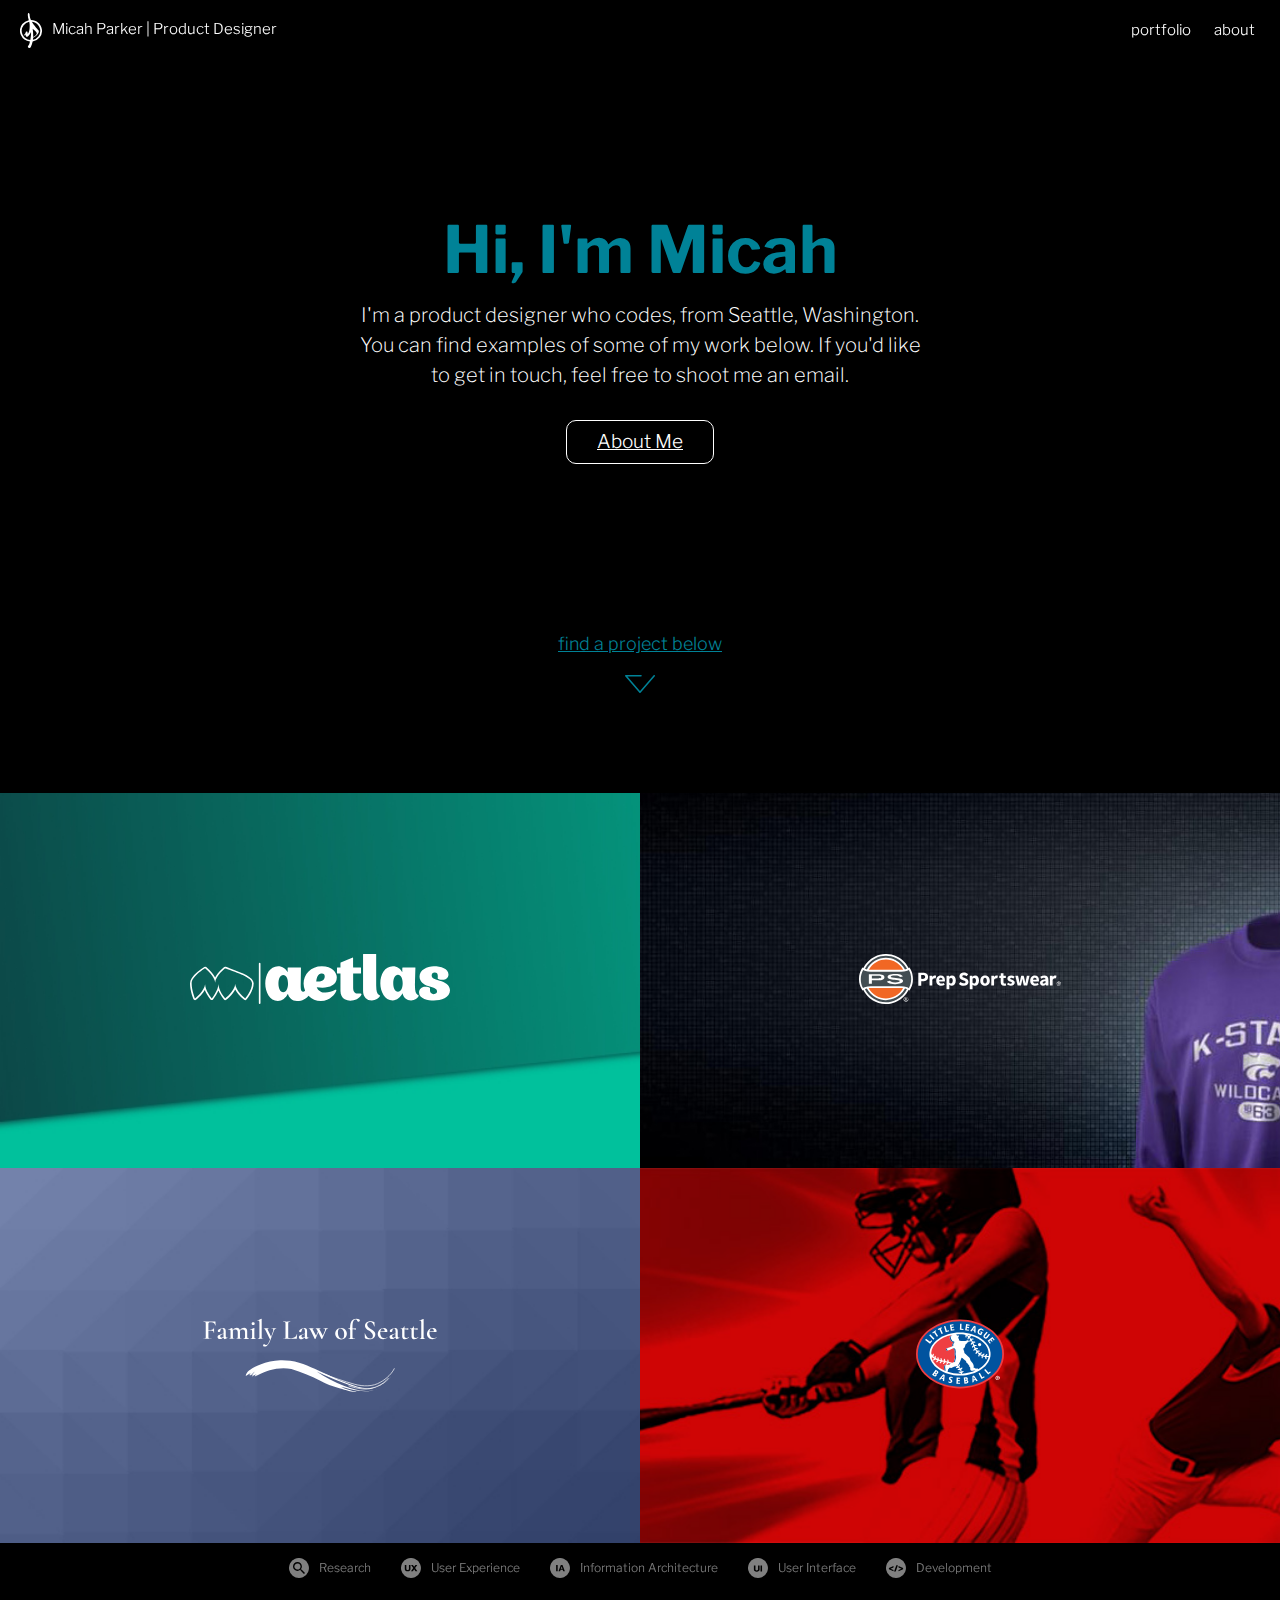
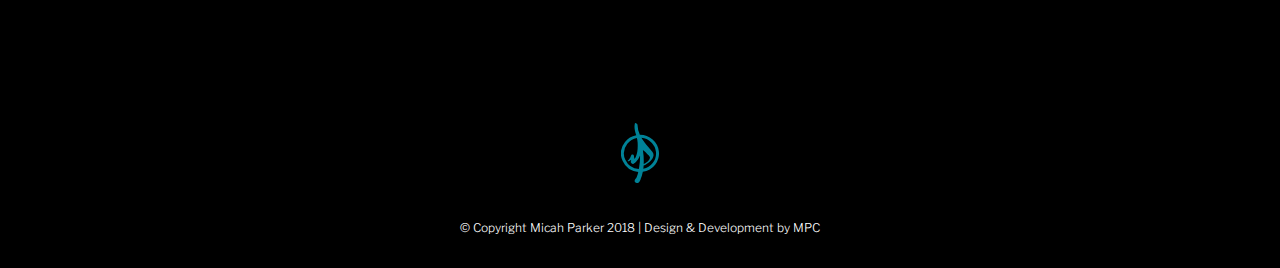
==== commit 6d4df37c: "desktop versions of home and about" ====
--- a/index.html
+++ b/index.html
@@ -5,7 +5,7 @@
     <meta name="viewport" content="width=device-width,initial-scale=1">
     <meta charset="UTF-8">
     <title>Micah Parker - UX | UI | Visual | Development | Branding</title>
-    <link href="https://fonts.googleapis.com/css?family=Kanit:200,300,300i,400,400i,600" rel="stylesheet">
+    <link href="https://fonts.googleapis.com/css?family=Libre+Franklin:200,300,300i,400,700" rel="stylesheet">
     <link rel="stylesheet" type="text/css" href="css/normalize.css">
     <link rel="stylesheet" type="text/css" href="css/styles.css">
     <link rel="stylesheet" type="text/css" href="css/content.css">
@@ -17,31 +17,39 @@
     <div class="container">
     </div>
   </div>
-  <div class="container">
-
+  <div class="navclear"></div>
+  <div class="navigation container">
     <nav>
       <div class="left">
         <a href="index.html">
-          <img src="assets/icons/mpc_logo.svg" alt="">
+          <img src="assets/icons/mpc_logo.svg" alt="">Micah Parker | Product Designer
         </a>
       </div>
       <div class="right">
         <a href="index.html">portfolio</a>
-          <a href="about.html">about</a>
-          <a href="contact.html">contact</a>
+        <a href="about.html">about</a>
       </div>
     </nav>
+  </div>
+
+    <div class="container">
+
     <section class="howzit">
-      <h1>Hi.</h1>
-      <h6>My name is <span class="hp_intro_highlight">Micah Parker</span>, and I'm a <span class="hp_intro_highlight">Product Designer</span> in <span class="hp_intro_highlight">Seattle, WA</span>.<br class="nomobile"> I have over 8 years in design, working to create new and improve existing products, tools, experiences, and solutions. Please have a look around. Thanks for stopping by. </h6>
+      <h1>Hi, I'm Micah</h1>
+      <h5>I'm a product designer who codes, from Seattle, Washington. You can find examples of some of my work below. If you'd like to get in touch, feel free to shoot me an email.</h5>
+      <a href="about.html" class="button">About Me</a>
     </section>
+
+    <div class="scrolldown">
+      <a href="#project-links">find a project below<img class="fadeInDown animated" src="assets/icons/homepage/scrolldown_hp.svg" alt=""></a>
+    </div>
 
     <section id="project-links">
       <div class="tile">
         <div id="aetlas" class="project-box">
           <div class="project-icon">
               <div class="front-content">
-                  <h4>Aetlas</h4>
+                  <img src="assets/images/homepage/aetlas-logo.svg" alt="">
               </div>
           </div>
           <div class="project-content aetlas">
@@ -51,56 +59,11 @@
                 <h4>Aetlas</h4>
                 <p>Using crowdfunding to build a more sustainable future for the planet.</p>
                 <div class="skills">
-                  <img src="assets/icons/research.svg" alt="">
-                  <img src="assets/icons/ux.svg" alt="">
-                  <img src="assets/icons/ia.svg" alt="">
-                  <img src="assets/icons/ui.svg" alt="">
-                  <img src="assets/icons/development.svg" alt="">
-                </div>
-              </div>
-            </a>
-          </div>
-        </div>
-        <div id="lohe" class="project-box">
-          <div class="project-icon">
-              <div class="front-content">
-                  <h4>Law Offices of Helene Ellenbogen</h4>
-              </div>
-          </div>
-          <div class="project-content lohe">
-            <a href="lohe.html">
-              <div class="overlay"></div>
-              <div class="cell">
-                <h4>Law Offices of Helene Ellenbogen</h4>
-                <p>A different approach to helping guide potential clients in their search.</p>
-                <div class="skills">
-                  <img src="assets/icons/research.svg" alt="">
-                  <img src="assets/icons/ux.svg" alt="">
-                  <img src="assets/icons/ia.svg" alt="">
-                  <img src="assets/icons/ui.svg" alt="">
-                  <img src="assets/icons/development.svg" alt="">
-                </div>
-              </div>
-            </a>
-          </div>
-        </div>
-        <div id="littleleague" class="project-box">
-          <div class="project-icon">
-              <div class="front-content">
-                  <h4>Little League</h4>
-              </div>
-          </div>
-          <div class="project-content littleleague">
-            <a href="littleleague.html">
-              <div class="overlay"></div>
-              <div class="cell">
-                <h4>Little League</h4>
-                <p>Fundraising & <i>e</i>commerce platform for youth sports.</p>
-                <div class="skills">
-                  <img src="assets/icons/ia.svg" alt="">
-                  <img src="assets/icons/ux.svg" alt="">
-                  <img src="assets/icons/ui.svg" alt="">
-                  <img src="assets/icons/development.svg" alt="">
+                  <img src="assets/icons/homepage/research.svg" alt="">
+                  <img src="assets/icons/homepage/ux.svg" alt="">
+                  <img src="assets/icons/homepage/ia.svg" alt="">
+                  <img src="assets/icons/homepage/ui.svg" alt="">
+                  <img src="assets/icons/homepage/development.svg" alt="">
                 </div>
               </div>
             </a>
@@ -109,7 +72,7 @@
         <div id="prep" class="project-box">
           <div class="project-icon">
               <div class="front-content">
-                  <h4>Prep Sportswear</h4>
+                  <img src="assets/images/homepage/prep-logo.svg" alt="">
               </div>
           </div>
           <div class="project-content prep">
@@ -119,9 +82,54 @@
                 <h4>Prep Sportswear</h4>
                 <p>Tools, products, and manufacturing for personalized fan gear.</p>
                 <div class="skills">
-                  <img src="assets/icons/research.svg" alt="">
-                  <img src="assets/icons/ux.svg" alt="">
-                  <img src="assets/icons/ia.svg" alt="">
+                  <img src="assets/icons/homepage/research.svg" alt="">
+                  <img src="assets/icons/homepage/ux.svg" alt="">
+                  <img src="assets/icons/homepage/ia.svg" alt="">
+                </div>
+              </div>
+            </a>
+          </div>
+        </div>
+        <div id="lohe" class="project-box">
+          <div class="project-icon">
+              <div class="front-content">
+                  <img src="assets/images/homepage/lohe-logo.svg" alt="">
+              </div>
+          </div>
+          <div class="project-content lohe">
+            <a href="lohe.html">
+              <div class="overlay"></div>
+              <div class="cell">
+                <h4>Family Law Of Seattle</h4>
+                <p>A different approach to helping guide potential clients through their search.</p>
+                <div class="skills">
+                  <img src="assets/icons/homepage/research.svg" alt="">
+                  <img src="assets/icons/homepage/ux.svg" alt="">
+                  <img src="assets/icons/homepage/ia.svg" alt="">
+                  <img src="assets/icons/homepage/ui.svg" alt="">
+                  <img src="assets/icons/homepage/development.svg" alt="">
+                </div>
+              </div>
+            </a>
+          </div>
+        </div>
+        <div id="littleleague" class="project-box">
+          <div class="project-icon">
+              <div class="front-content">
+                  <img src="assets/images/homepage/littleleague-logo.svg" alt="">
+              </div>
+          </div>
+          <div class="project-content littleleague">
+            <a href="littleleague.html">
+              <div class="overlay"></div>
+              <div class="cell">
+                <h4>Little League®</h4>
+                <p>Fundraising & <i>e</i>commerce platform for youth sports.</p>
+                <div class="skills">
+                  <img src="assets/icons/homepage/ia.svg" alt="">
+                  <img src="assets/icons/homepage/ux.svg" alt="">
+                  <img src="assets/icons/homepage/ui.svg" alt="">
+                  <img src="assets/icons/homepage/development.svg" alt="">
                 </div>
               </div>
             </a>
@@ -129,16 +137,34 @@
         </div>
       </div>
     </section>
+
+    <div class="project-key">
+      <div class="keyterm">
+        <img src="assets/icons/homepage/research.svg" alt="">
+        <h6 class="mini">Research</h6>
+      </div>
+      <div class="keyterm">
+        <img src="assets/icons/homepage/ux.svg" alt="">
+        <h6 class="mini">User Experience</h6>
+      </div>
+      <div class="keyterm">
+        <img src="assets/icons/homepage/ia.svg" alt="">
+        <h6 class="mini">Information Architecture</h6>
+      </div>
+      <div class="keyterm">
+        <img src="assets/icons/homepage/ui.svg" alt="">
+        <h6 class="mini">User Interface</h6>
+      </div>
+      <div class="keyterm">
+        <img src="assets/icons/homepage/development.svg" alt="">
+        <h6 class="mini">Development</h6>
+      </div>
+    </div>
+
     <footer>
-      <div class="left">
-        <h6>© Copyright Micah Parker 2018. All rights reserved.</p>
-      </div>
-      <div class="right">
-        <a href="https://www.linkedin.com/in/micahmpc/" target="_blank">LinkedIn</a>
-        <a href="https://github.com/Micahmpc" target="_blank">Github</a>
-        <a href="https://medium.com/@micah.mpc" target="_blank">Medium</a>
-        <a href="https://dribbble.com/micahmpc" target="_blank">Dribble</a>
-        <a href="https://www.instagram.com/micahmpc" target="_blank">Instagram</a>
+      <div class="container">
+        <img src="assets/icons/mpc_logo_dark.svg" alt="">
+        <h6 class="mini">© Copyright Micah Parker 2018 | Design & Development by MPC</h6>
       </div>
     </footer>
 
--- a/css/styles.css
+++ b/css/styles.css
@@ -5,12 +5,13 @@
 }
 
 body {
-  font-family: 'Kanit', 'Arial', sans-serif;
-  background-color: #fff;
+  font-family: 'Libre Franklin', 'Arial', sans-serif;
+  background-color: #000;
 }
 
 body, html {
   height: 100%;
+  color: #3d3d3d;
 }
 
 ::selection, ::-moz-selection {
@@ -18,8 +19,9 @@
 }
 
 h1 {
-  font-size: 4.5rem;
-  line-height: 5rem;
+  font-size: 65px;
+  line-height: 80px;
+  font-weight: 700;
 }
 
 h2 {
@@ -27,29 +29,46 @@
 }
 
 h3 {
-  font-size: 1.75rem;
+  font-size: 29px;
+  font-weight: 700;
 }
 
 h4 {
-  font-size: 1.65rem;
+  font-size: 26px;
+  font-weight: 600;
 }
 
 h5 {
-  font-size: 1rem;
-  line-height: 1.25rem;
+  font-size: 20px;
+  line-height: 30px;
 }
 
 h6 {
-  font-size: 1.0rem;
-  line-height: 1.5rem;
+  font-size: 20px;
+  font-weight: 700;
+  line-height: 30px;
 }
 
 p {
-  font-size: 1.125rem;
-  line-height: 1.25rem;
-}
-
-
+  font-size: 17px;
+  line-height: 26px;
+  font-weight: 300;
+}
+
+p:nth-child(n+2) {
+  padding-top: 20px;
+}
+
+h6.mini {
+  font-size: 12px;
+  font-weight: 300;
+  line-height: 20px;
+}
+
+a:hover {
+  color: #00d3ff !important;
+  transition: .25s ease;
+}
 
 /***** MODIFICATION CLASSES *****/
 
@@ -78,27 +97,84 @@
     font-weight: 600 !important;
 }
 
+.marg70 {
+  margin-top: 70px !important;
+}
+
+.marg50 {
+  margin-top: 50px !important;
+}
+
+.marg30 {
+  margin-top: 30px !important;
+}
+
+.toupper {
+  text-transform: uppercase;
+}
+
+.highlight {
+  font-weight: 600;
+}
 
 /***** NAVIGATION *****/
+.navigation {
+  width: 100%;
+  background-color: rgba(0,0,0,.8);
+  box-shadow: 1px 3px 7px rgba(0,0,0,.25);
+  position: fixed;
+  top: 0;
+  z-index: 100;
+}
+
+.navclear {
+  width: 100%;
+  height: 60px;
+}
+
 nav {
+  max-width: 1400px;
+  padding: 0 20px;
   display: flex;
   justify-content: space-between;
-  box-sizing: border-box;
-  padding: 10px 20px 10px 10px;
   align-items: center;
   z-index: 100000;
+  margin: 0 auto;
+  height: 60px;
+}
+
+nav a {
+  color: #fff;
+  text-decoration: none;
+  font-size: 15px;
+  font-weight: 300;
+}
+
+nav .left {
+  max-width: 50%;
+  width: 100%;
+}
+
+nav .left a {
+  display: flex;
+  justify-content: between;
+  align-items: center;
+  width: 100%;
 }
 
 nav .left img {
-  height: 48px;
+  height: 35px;
+  padding-right: 10px;
+}
+
+nav .left h6 {
+  padding-left: 10px;
+  font-weight: 300;
 }
 
 nav .right a {
-  color: #3d3d3d;
-  text-decoration: none;
   padding: 3px 5px;
   margin-left: 10px;
-  font-size: 1.125rem;
 }
 
 nav a:hover {
@@ -106,34 +182,128 @@
   transition: .25s ease;
 }
 
-footer {
-  position: absolute;
-  bottom: 0;
-  width: 100%;
+
+
+/***** GRID12 *****/
+.grid12 {
+  width: 100%;
+  max-width: 1000px;
+  margin: 0 auto;
+}
+
+.grid12 .gridcell {
+  margin-top: 100px;
   display: flex;
   justify-content: space-between;
+  padding: 0 30px;
+}
+
+.grid12 .left {
+  width: 30%;
+}
+
+.grid12 .right {
+  width: 65%;
+}
+
+.grid12 p:first-child {
+  padding-top: 0;
+}
+
+.grid12 p {
+  padding-top: 30px;
+}
+
+
+
+
+
+footer {
+  width: 100%;
+  display: block;
   box-sizing: border-box;
-  padding:20px;
-  background-color: #000;
-}
-
-footer h6 {
+  padding:30px;
+  background-color: #000000;
+  text-align: center;
+}
+
+footer .container {
+  max-width: 1400px;
+  margin: 0 auto;
+}
+
+footer img {
+  height: 60px;
+  text-align: center;
+  padding-bottom: 30px;
+}
+
+footer h6.mini {
   color: #fff;
-  font-weight: 300;
-}
-
-footer a {
-  font-size: 1rem;
-  text-decoration: none;
+}
+
+
+/****** ELEMENTS ******/
+
+a.button {
+  padding: 10px 30px;
+  border: 1px solid #fff;
+  border-radius: 10px;
+  margin: 30px 0;
+  display: inline-block;
+  font-size: 19px;
   color: #fff;
-  padding: 0 10px;
-  font-weight: 300;
-}
-
-footer a:hover {
-  color: #00D3FF;
-  transition: .5s ease;
-}
+  font-weight: 300;
+}
+
+a.button:hover {
+  border: 1px solid #00d3ff;
+  color: #00d3ff;
+  font-weight: 300;
+  transition: .25s ease;
+}
+
+/***** SCROLLDOWN *****/
+.scrolldown {
+  margin: 0 auto;
+  text-align: center;
+}
+
+.scrolldown a {
+  color: #fff;
+  font-size: 1.125rem;
+  font-weight: 200;
+}
+
+.scrolldown img {
+  width: 30px;
+  display: block;
+  margin: 20px auto 0;
+}
+
+@keyframes fadeInDown {
+  from {
+    opacity: 0;
+    transform: translate3d(0, -100%, 0);
+  }
+
+  to {
+    opacity: 1;
+    transform: translate3d(0, 0, 0);
+  }
+}
+
+.animated {
+  -webkit-animation-duration: 1s;
+  animation: 1.25s 5;
+  -webkit-animation-fill-mode: both;
+  animation-fill-mode: both;
+}
+
+.fadeInDown {
+  animation-name: fadeInDown;
+}
+
 
 @media screen and (max-width: 1200px) {
   footer {
@@ -180,4 +350,32 @@
     display: block;
   }
 
-}
+  .grid12 .gridcell {
+    margin-top: 100px;
+    display: block;
+    justify-content: space-between;
+    padding: 0 30px;
+  }
+
+  .grid12 .left {
+    width: 100%;
+    text-align: left;
+    padding-bottom: 30px;
+  }
+
+  #about .grid12 .left {
+    text-align: center;
+    display: flex;
+    flex-direction: column-reverse;
+  }
+
+  #about .grid12 .left img {
+    padding-bottom: 30px;
+    margin: 0 auto;
+  }
+
+  .grid12 .right {
+    width: 100%;
+  }
+
+}
--- a/css/content.css
+++ b/css/content.css
@@ -1,66 +1,62 @@
-#hp-hero, #contact-hero {
-    background-image: url(../assets/images/hp_background_desk.jpg);
-    height: 100%;
-    background-position: center;
-    background-repeat: no-repeat;
-    background-size: cover;
-    position: fixed;
-    top: 0;
-    left: 0;
-    right: 0;
-    z-index: -100;
-}
-
-#hp-hero .container, #contact-hero .container {
+/********** GLOBAL **********/
+.contentblock {
+  max-width: 1000px;
+  margin: 0 auto;
+  padding-top: 100px;
+  display: flex;
+  justify-content: space-between;
+  align-items: flex-start;
+}
+
+.contentblock .left {
+  width: 25%;
+  box-sizing: border-box;
+  padding-right: 30px;
+}
+
+.contentblock .right {
+  width: 75%;
+  box-sizing: border-box;
+}
+
+.contentblock .left img {
+  padding-top: 20px;
+  width: 130px;
+}
+
+
+
+
+
+
+
+
+/********** PAGES **********/
+
+/***** Homepage *****/
+#hp-hero .container {
   height: 100%;
   background-position: center;
   background-repeat: no-repeat;
   background-size: cover;
-  background: linear-gradient(to bottom, rgba(0,0,0,.35), rgba(0,0,0,.92));
-}
-
-#contact #contact-hero .container {
-  background: transparent;
-}
-
-#fourohfour #hp-hero, #contact #contact-hero {
-    background-image: url(../assets/images/404.jpg);
-}
-
-#homepage nav .right a, #fourohfour nav .right a, #contact nav .right a {
-  color: #fff;
-}
-
-#homepage nav .right a, #fourohfour nav .right a:hover {
-  color: #00d3ff;
-}
-
-#homepage footer, #contact footer {
-  background-color: transparent;
-}
-
-#homepage .howzit, #fourohfour .howzit {
-  background-color: rgba(0,0,0,.25);
+}
+
+#homepage .howzit {
   text-align: center;
   box-sizing: border-box;
-  padding: 20px 55px;
   display: block;
-  margin: 0 auto;
-  width: 45%;
-}
-
-#homepage .howzit h1, #fourohfour .howzit h2 {
-  color: #fff;
-}
-
-#homepage .howzit h6, #fourohfour .howzit h6 {
-  color: #00D3FF;
-  font-weight: 400;
-}
-
-#homepage .hp_intro_highlight {
-  font-weight: 600;
-  color: #fff;
+  margin: 150px auto 140px;
+  max-width: 575px;
+}
+
+#homepage .howzit h1 {
+  color: #008297;
+  padding-bottom: 10px;
+}
+
+#homepage .howzit h5 {
+  color: #fff;
+  font-weight: 200;
 }
 
 #homepage .tile {
@@ -70,19 +66,22 @@
   justify-content: center;
 }
 
+#homepage .scrolldown a {
+  color: #008297;
+  font-weight: 300;
+}
+
 #project-links .tile {
-  display: flex;
-  justify-content: space-between;
+margin: 0 auto;
 }
 
 .project-box{
-  width: 24.75%;
+  width: 50%;
   float: left;
   position: relative;
   overflow: hidden;
   perspective:1000px;
   -webkit-perspective:1000px;
-  background-color: rgba(0,0,0,.5);
   color: #fff;
 }
 
@@ -92,12 +91,20 @@
 
 .project-icon{
   width: 100%;
-  height: 260px;
+  height: 375px;
   text-align: center;
   transition: all .5s ease;
   display: flex;
   justify-content: space-around;
   align-items: center;
+}
+
+.project-icon img {
+  height: 50px;
+}
+
+#lohe .project-icon img, #littleleague .project-icon img {
+  height: 80px;
 }
 
 .project-content{
@@ -106,7 +113,7 @@
   z-index: 1;
   opacity: 0;
   width: 100%;
-  height: 260px;
+  height: 375px;
   text-align: center;
   transition: all .5s ease;
   background-color: #474747;
@@ -136,7 +143,7 @@
   left: 0;
   display: flex;
   flex-direction: column;
-  justify-content: space-between;
+  justify-content: center;
   box-sizing: border-box;
   padding: 30px 0;
 }
@@ -154,57 +161,56 @@
 }
 
 .project-box .project-content h4 {
-  border-bottom: 1px solid #fff;
   width: fit-content;
   margin: 0 auto;
 }
 
 .project-box .project-content p {
   margin:0 auto;
-  width: 70%;
+  width: 50%;
   font-weight: 300;
-}
-
-#aetlas {border-bottom: 10px solid rgba(0,193,156,1); }
-#aetlas .project-content .overlay {
-  background: linear-gradient(to bottom, rgba(0,193,156,0.5) 0%,rgba(0,193,156,1) 100%);
-}
-
-#lohe {border-bottom: 10px solid rgba(58,81,143,1); }
-#lohe .project-content .overlay {
-  background: linear-gradient(to bottom, rgba(58,81,143,0.3) 0%,rgba(58,81,143,1) 100%);
-}
-
-#littleleague {border-bottom: 10px solid rgba(206,5,5,1); }
-#littleleague .project-content .overlay {
-  background: linear-gradient(to bottom, rgba(206,5,5,0.25) 0%,rgba(206,5,5,1) 100%);
-}
-
-#prep {border-bottom: 10px solid rgba(232,119,34,1);}
-#prep .project-content .overlay {
-  background: linear-gradient(to bottom, rgba(232,119,34,0.5) 0%,rgba(232,119,34,1) 100%);
-}
-
-
-.aetlas{
-  background: url(../assets/images/aetlas_hp_img.jpg);
+  padding: 10px 10px 20px;
+}
+
+#aetlas .project-icon {
+  background: url(../assets/images/homepage/aetlas.jpg);
   background-repeat: no-repeat;
   background-size: cover;
 }
-.lohe{
-  background: url(../assets/images/lohe_hp_img.jpg);
+
+#prep .project-icon {
+  background: url(../assets/images/homepage/prep.jpg);
   background-repeat: no-repeat;
   background-size: cover;
 }
-.littleleague{
-  background: url(../assets/images/littleleague_hp_img.jpg);
+
+#lohe .project-icon {
+  background: url(../assets/images/homepage/lohe.jpg);
   background-repeat: no-repeat;
   background-size: cover;
 }
-.prep{
-  background: url(../assets/images/prep_hp_img.jpg);
+
+#littleleague .project-icon {
+  background: url(../assets/images/homepage/littleleague.jpg);
   background-repeat: no-repeat;
   background-size: cover;
+}
+
+
+#aetlas .project-content .overlay {
+  background: #00C19C;
+}
+
+#lohe .project-content .overlay {
+  background: #3A518F;
+}
+
+#littleleague .project-content .overlay {
+  background: #CE0505;
+}
+
+#prep .project-content .overlay {
+  background: #E87722;
 }
 
 .project-box:hover .project-icon{
@@ -234,78 +240,179 @@
 }
 
 #homepage #project-links {
-  position: absolute;
-  bottom: 60px;
   width: 100%;
-}
-
-/***** CONTACT PAGE *****/
-
-#contact-main {
-    display: flex;
-    justify-content: space-around;
-    align-items: center;
-    position: absolute;
-    top: 10%;
-    bottom: 20%;
-    left: 10%;
-    right: 10%;
-    z-index: 100;
-}
-
-#contact-main .contact-cell {
-  background: -moz-linear-gradient(45deg, rgba(20,46,129,0.75) 0%, rgba(0,211,255,0.75) 100%); /* FF3.6-15 */
-  background: -webkit-linear-gradient(45deg, rgba(20,46,129,0.75) 0%,rgba(0,211,255,0.75) 100%); /* Chrome10-25,Safari5.1-6 */
-  background: linear-gradient(45deg, rgba(20,46,129,0.75) 0%,rgba(0,211,255,0.75) 100%); /* W3C, IE10+, FF16+, Chrome26+, Opera12+, Safari7+ */
-  text-align: center;
+  max-width: 1400px;
+  margin: 0 auto;
+  padding-top: 100px;
+}
+
+.project-key {
+  opacity: .5;
+  display: flex;
+  justify-content: center;
+  align-items: center;
+  width: 100%;
+  margin: 0 auto 100px;
+  padding: 15px 0;
+  text-align: center;
+}
+
+.project-key .keyterm {
+  display: flex;
+  align-items: center;
+  padding: 0 15px;
+}
+
+.project-key img {
+  width: 20px;
+}
+
+.project-key h6.mini {
+  color: #fff;
+  font-weight: 300;
+  padding-left: 10px;
+}
+
+/***** ABOUT *****/
+#about .hero {
+  display: flex;
+  justify-content: space-between;
+  align-items: center;
+  max-width: 1400px;
+  margin: 30px auto 100px;
+}
+
+#about .hero-left {
+  width: 41.6666%;
+}
+
+#about .hero-right {
+  width: 58.3333%;
+  color: #fff;
+  margin-right: 70px;
+}
+
+#about .hero-left img {
+  width: 400px;
+}
+
+#about .hero h3 {
+  color: #008297;
+  text-transform: uppercase;
+  margin-bottom: 20px;
+}
+
+#about .hero h6:last-of-type {
+  margin-top: 15px;
+}
+
+#about .summary {
+  margin-bottom: 70px;
+}
+
+#about .hero a.button {
+  margin-right: 30px;
+}
+
+#about section.features {
+  background: url(../assets/images/pages/about/feature_background.jpg);
   color: #fff;
   box-sizing: border-box;
-  padding: 50px 50px;
-  width: 40%;
-  min-width: 600px;
-}
-
-#contact-main hr {
-  height: 2px;
-  margin: 30px auto;
+  padding: 50px 0;
+}
+
+#about div.features {
+  max-width: 1400px;
+  margin: 0 auto;
+  display: flex;
+  justify-content: space-around;
+  align-items: flex-start;
+}
+
+#about div.features .feature, #about div.skillz .skill {
+  width: 300px;
+  padding: 0 50px;
+  text-align: center;
+}
+
+#about .features h6 {
+  padding: 10px 0 5px;
+}
+
+#about .features img {
+  height: 70px;
+}
+
+#about #bio {
   background-color: #fff;
-  border: 0;
-  width: 80%;
-  max-width: 444px;
-}
-
-#contact-main h2, #contact-main h4 {
-  font-weight: 400;
-  text-transform: uppercase;
-}
-
-#contact-main .social, #contact-main .contact-direct {
-  margin-top: 20px;
-}
-
-#contact-main a {
+  padding-bottom: 100px;
+}
+
+#about .avatar {
+  width: 100%;
+  margin: 100px auto 0;
+  text-align: center;
+}
+
+#about .avatar img {
   display: inline-block;
-}
-
-#contact-main .contact-direct a {
-  margin-left: 15px;
-  margin-right: 15px;
-}
-
-#contact-main .contact-direct img {
-  height: 75px;
-}
-
-#contact-main .social a {
-  margin-left: 5px;
-  margin-right: 5px;
-}
-
-#contact-main .social img {
-  height: 40px;
-}
-
-
+  text-align: center;
+  width: 260px;
+  border-radius: 50%;
+  position: relative;
+  z-index: 2;
+  box-shadow: 5px 5px 15px rgba(0,0,0,.16);
+}
+
+#about .avatar p {
+  display: inline-block;
+  text-align: left;
+  max-width: 300px;
+  padding: 20px 20px 20px 100px;
+  border-radius: 10px;
+  position: relative;
+  bottom: 100px;
+  left: -80px;
+  background-color: #008297;
+  color: #fff;
+  box-shadow: 5px 5px 15px rgba(0,0,0,.16);
+  z-index: 1;
+}
+
+#about section.skillz {
+  background: url(../assets/images/pages/about/skillz_background.jpg);
+  box-sizing: border-box;
+  padding: 50px 0;
+}
+
+#about div.skillz  {
+  max-width: 1400px;
+  margin: 0 auto;
+  padding: 50px;
+  display: flex;
+  justify-content: space-around;
+  align-items: flex-start;
+  color: #fff;
+}
+
+#about .skillz hr {
+  width: 50px;
+  text-align: center;
+  height: 1px;
+  background-color: #fff;
+}
+
+#about .skillz a {
+  display: block;
+  color: #fff;
+  font-size: 17px;
+  line-height: 26px;
+  font-weight: 300;
+}
+
+#about .skillz p, #about .skillz a {
+  padding: 3px 15px;
+}
 
 @media screen and (max-width: 1200px) {
 
@@ -390,19 +497,6 @@
     padding: 0 6px;
   }
 
-  #contact footer {
-    position: absolute;
-  }
-
-  #contact footer .right {
-    box-sizing: border-box;
-    padding: 0 60px;
-  }
-
-  #contact footer a {
-    display: inline-block;
-  }
-
 }
 
 @media screen and (max-width: 768px) {
@@ -421,40 +515,4 @@
     max-width: 80%;
   }
 
-  #contact-main {
-      position: relative;
-      top: auto;
-      bottom: auto;
-      left: auto;
-      right: auto;
-      z-index: 100;
-      margin: 30px 5% 0;
-  }
-
-  #contact-main .contact-cell {
-    color: #fff;
-    box-sizing: border-box;
-    padding: 30px;
-    width: auto;
-    min-width: auto;
-  }
-
-  #contact-main .contact-direct a {
-    margin-left: 15px;
-    margin-right: 15px;
-  }
-
-  #contact-main .contact-direct img {
-    height: 65px;
-  }
-
-  #contact-main .social a {
-    margin-left: 5px;
-    margin-right: 5px;
-  }
-
-  #contact-main .social img {
-    height: 35px;
-  }
-
-}
+}
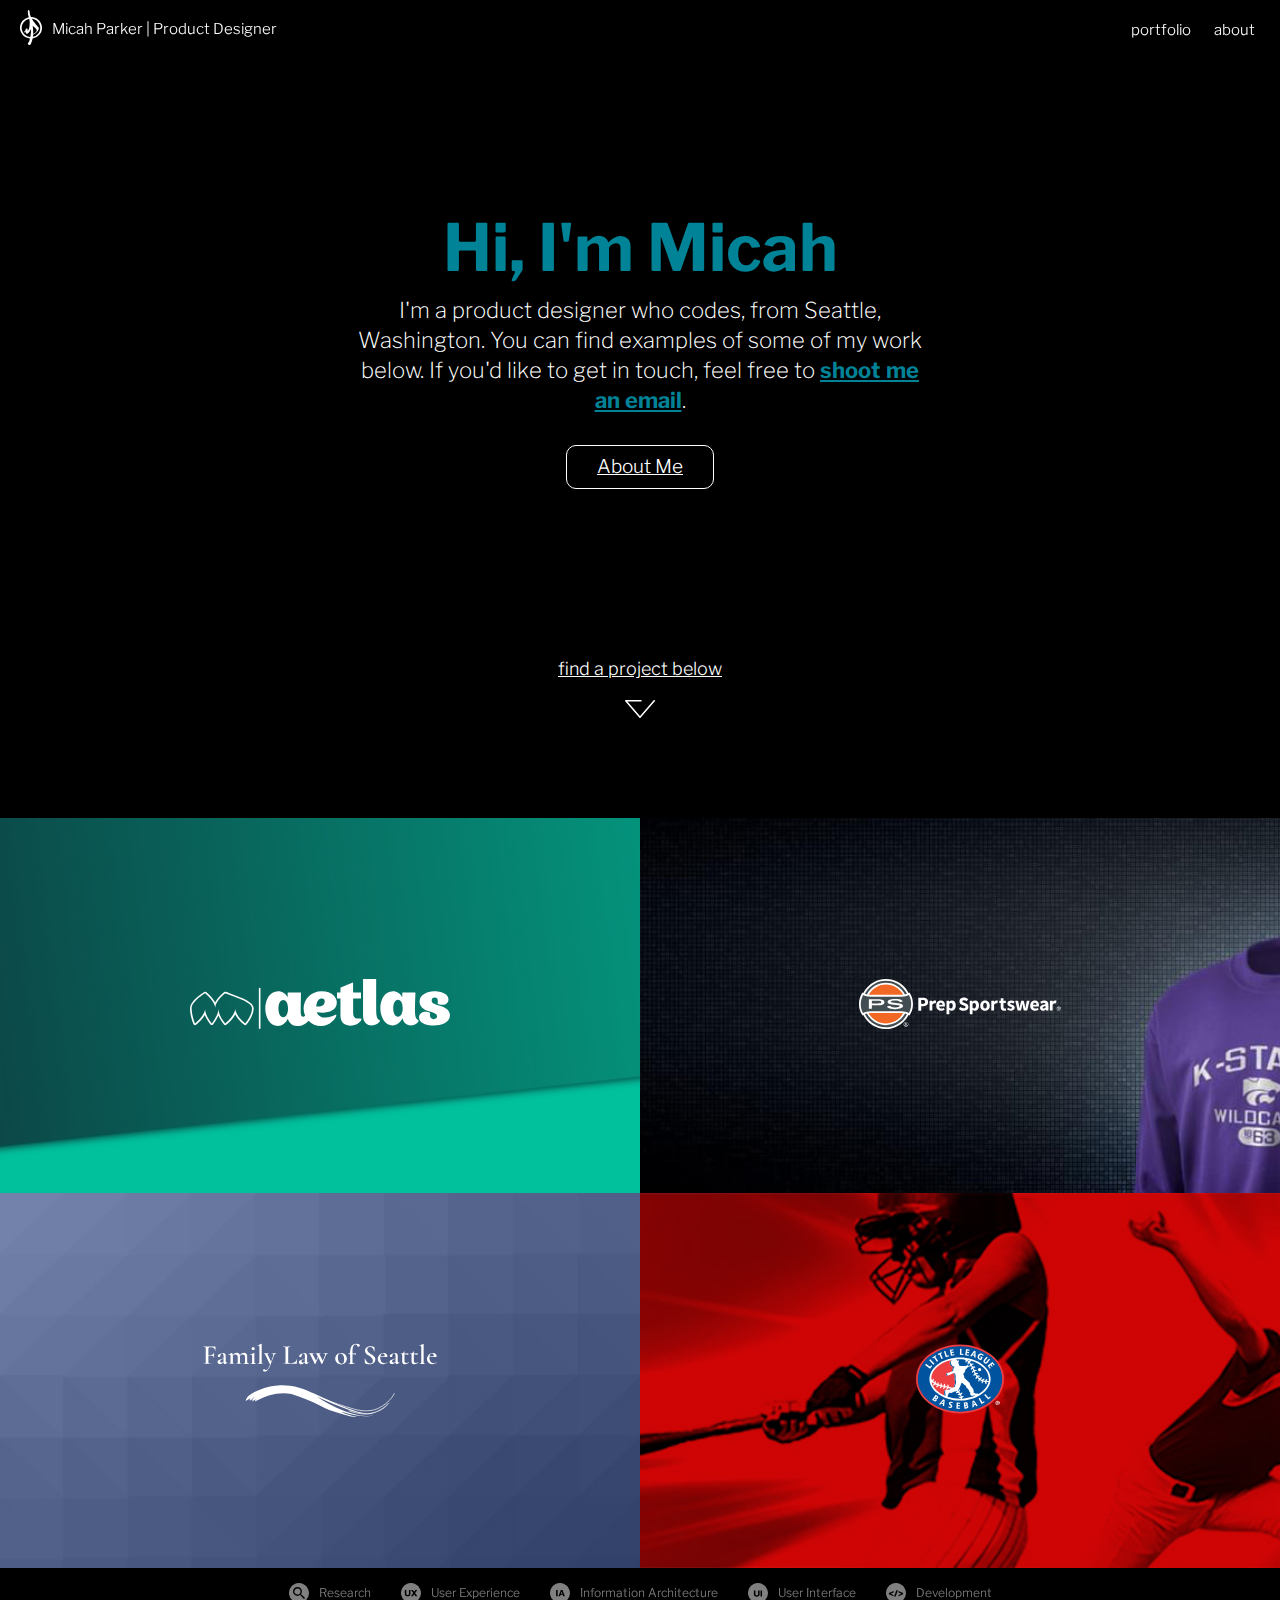
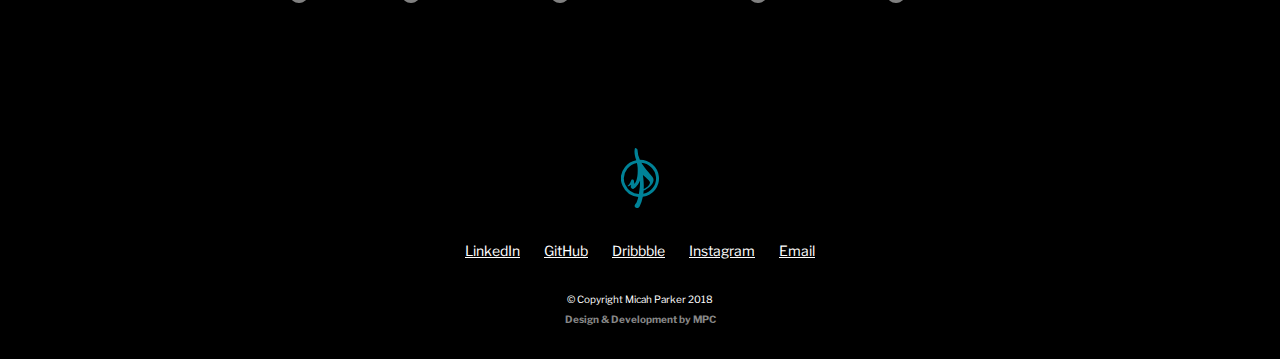
==== commit d1ffd1b0: "Site complete. QA round 1" ====
--- a/index.html
+++ b/index.html
@@ -1,16 +1,16 @@
 <!DOCTYPE html>
 <html lang="en-US">
 <head>
-    <meta http-equiv="X-UA-Compatible" content="IE=Edge">
-    <meta name="viewport" content="width=device-width,initial-scale=1">
-    <meta charset="UTF-8">
-    <title>Micah Parker - UX | UI | Visual | Development | Branding</title>
-    <link href="https://fonts.googleapis.com/css?family=Libre+Franklin:200,300,300i,400,700" rel="stylesheet">
-    <link rel="stylesheet" type="text/css" href="css/normalize.css">
-    <link rel="stylesheet" type="text/css" href="css/styles.css">
-    <link rel="stylesheet" type="text/css" href="css/content.css">
-    <!-- <link rel="shortcut icon" href="/favicon.ico" type="image/x-icon" /> -->
-  </head>
+  <meta http-equiv="X-UA-Compatible" content="IE=Edge">
+  <meta name="viewport" content="width=device-width,initial-scale=1">
+  <meta charset="UTF-8">
+  <title>Micah Parker - UX | UI | Visual | Development | Branding</title>
+  <link href="https://fonts.googleapis.com/css?family=Libre+Franklin:200,300,300i,400,700" rel="stylesheet">
+  <link rel="stylesheet" type="text/css" href="css/normalize.css">
+  <link rel="stylesheet" type="text/css" href="css/styles.css">
+  <link rel="stylesheet" type="text/css" href="css/content.css">
+  <!-- <link rel="shortcut icon" href="/favicon.ico" type="image/x-icon" /> -->
+</head>
 <body id="homepage">
 
   <div id="hp-hero">
@@ -18,15 +18,18 @@
     </div>
   </div>
   <div class="navclear"></div>
-  <div class="navigation container">
+  <div class="navigation">
     <nav>
       <div class="left">
         <a href="index.html">
-          <img src="assets/icons/mpc_logo.svg" alt="">Micah Parker | Product Designer
+          <img src="assets/icons/mpc_logo.svg" alt="">
+        </a>
+        <a href="index.html">
+          Micah Parker<span class="nomobile"> | Product Designer</span>
         </a>
       </div>
       <div class="right">
-        <a href="index.html">portfolio</a>
+        <a href="index.html#project-links">portfolio</a>
         <a href="about.html">about</a>
       </div>
     </nav>
@@ -36,7 +39,7 @@
 
     <section class="howzit">
       <h1>Hi, I'm Micah</h1>
-      <h5>I'm a product designer who codes, from Seattle, Washington. You can find examples of some of my work below. If you'd like to get in touch, feel free to shoot me an email.</h5>
+      <h5>I'm a product designer who codes, from Seattle, Washington. You can find examples of some of my work below. If you'd like to get in touch, feel free to <a href="mailto:micah.mpc@gmail.com">shoot me an email</a>.</h5>
       <a href="about.html" class="button">About Me</a>
     </section>
 
@@ -164,7 +167,15 @@
     <footer>
       <div class="container">
         <img src="assets/icons/mpc_logo_dark.svg" alt="">
-        <h6 class="mini">© Copyright Micah Parker 2018 | Design & Development by MPC</h6>
+        <div class="social">
+          <a href="https://www.linkedin.com/in/micahmpc/" target="_blank">LinkedIn</a>
+          <a href="https://github.com/Micahmpc" target="_blank">GitHub</a>
+          <a href="https://dribbble.com/micahmpc" target="_blank">Dribbble</a>
+          <a href="https://www.instagram.com/micahmpc/" target="_blank">Instagram</a>
+          <a href="mailto:micah.mpc@gmail.com" target="_blank">Email</a>
+        </div>
+        <h6 class="mini">© Copyright Micah Parker 2018</h6>
+        <h6 class="mini">Design & Development by MPC</h6>
       </div>
     </footer>
 
--- a/css/styles.css
+++ b/css/styles.css
@@ -1,4 +1,11 @@
 /***** GLOBAL STYLES *****/
+
+html, body {
+  width: 100%;
+  height: 100%;
+  margin: 0;
+  padding: 0;
+}
 
 html {
   -webkit-font-smoothing: antialiased;
@@ -20,7 +27,7 @@
 
 h1 {
   font-size: 65px;
-  line-height: 80px;
+  line-height: 75px;
   font-weight: 700;
 }
 
@@ -39,7 +46,7 @@
 }
 
 h5 {
-  font-size: 20px;
+  font-size: 22px;
   line-height: 30px;
 }
 
@@ -50,12 +57,12 @@
 }
 
 p {
-  font-size: 17px;
-  line-height: 26px;
-  font-weight: 300;
-}
-
-p:nth-child(n+2) {
+  font-size: 16px;
+  line-height: 25px;
+  font-weight: 300;
+}
+
+.contentblock p:nth-child(n+2) {
   padding-top: 20px;
 }
 
@@ -66,7 +73,7 @@
 }
 
 a:hover {
-  color: #00d3ff !important;
+  color: #00d3ff;
   transition: .25s ease;
 }
 
@@ -77,14 +84,6 @@
   margin: 0 auto;
 }
 
-.nomobile {
-  display: none;
-}
-
-.nodesk {
-  display: inherit;
-}
-
 .txt300 {
     font-weight: 300 !important;
 }
@@ -97,16 +96,44 @@
     font-weight: 600 !important;
 }
 
-.marg70 {
+.mtop100 {
+  margin-top: 100px;
+}
+
+.mtop70 {
   margin-top: 70px !important;
 }
 
-.marg50 {
+.mtop50 {
   margin-top: 50px !important;
 }
 
-.marg30 {
+.mtop30 {
   margin-top: 30px !important;
+}
+
+.mbot100 {
+  margin-bottom: 100px;
+}
+
+.mbot70 {
+  margin-bottom: 70px !important;
+}
+
+.mbot50 {
+  margin-bottom: 50px !important;
+}
+
+.mbot30 {
+  margin-bottom: 30px !important;
+}
+
+.ptop50 {
+  padding-top: 50px !important;
+}
+
+.pbot0 {
+  padding-bottom: 0 !important;
 }
 
 .toupper {
@@ -151,15 +178,15 @@
 }
 
 nav .left {
-  max-width: 50%;
+  max-width: 40%;
   width: 100%;
+  display: flex;
+  justify-content: flex-start;
+  align-items: center;
 }
 
 nav .left a {
-  display: flex;
-  justify-content: between;
-  align-items: center;
-  width: 100%;
+  width: auto;
 }
 
 nav .left img {
@@ -183,40 +210,7 @@
 }
 
 
-
-/***** GRID12 *****/
-.grid12 {
-  width: 100%;
-  max-width: 1000px;
-  margin: 0 auto;
-}
-
-.grid12 .gridcell {
-  margin-top: 100px;
-  display: flex;
-  justify-content: space-between;
-  padding: 0 30px;
-}
-
-.grid12 .left {
-  width: 30%;
-}
-
-.grid12 .right {
-  width: 65%;
-}
-
-.grid12 p:first-child {
-  padding-top: 0;
-}
-
-.grid12 p {
-  padding-top: 30px;
-}
-
-
-
-
+/***** FOOTER *****/
 
 footer {
   width: 100%;
@@ -239,7 +233,31 @@
 }
 
 footer h6.mini {
+  color: #868686;
+  font-weight: 700;
+  font-size: 10px;
+}
+
+footer h6.mini:first-of-type {
+  color:#fff;
+  font-weight: 400;
+}
+
+footer .social {
+  max-width: 350px;
+  display: flex;
+  justify-content: space-between;
+  margin: 0 auto 30px;;
+}
+
+footer .social a {
   color: #fff;
+  font-weight: 400;
+  font-size: 14px;
+}
+
+footer .social a:hover {
+  color: #00d3ff;
 }
 
 
@@ -306,12 +324,22 @@
 
 
 @media screen and (max-width: 1200px) {
+
   footer {
     display: flex;
   }
 }
 
 @media screen and (max-width: 960px) {
+
+  .mtop100 {
+    margin-top: 50px;
+  }
+
+  .mbot100 {
+    margin-bottom: 50px;
+  }
+
   footer {
     max-width: 100%;
     margin: 0 auto;
@@ -332,14 +360,40 @@
     padding: 5px;
   }
 
+  footer img {
+    padding-bottom: 20px;
+  }
+
 }
 
 
 @media screen and (max-width: 768px) {
+
+  h1 {
+    font-size: 45px;
+    line-height: 55px;
+  }
+
+  h5 {
+    font-size: 18px;
+    line-height: 26px;
+  }
+
+
+
+  .navigation {
+    width: auto;
+  }
+
   nav {
-    padding: 10px 5% 10px;
-  }
-
+    box-sizing: border-box;
+    max-width: 100%;
+    width: 100vw;
+  }
+
+  nav .left {
+    max-width: 40%;
+  }
 
   nav .right a {
     padding: 3px 5px;
--- a/css/content.css
+++ b/css/content.css
@@ -1,4 +1,8 @@
 /********** GLOBAL **********/
+.study {
+  background-color: #fff;
+}
+
 .contentblock {
   max-width: 1000px;
   margin: 0 auto;
@@ -6,6 +10,7 @@
   display: flex;
   justify-content: space-between;
   align-items: flex-start;
+  background-color: #fff;
 }
 
 .contentblock .left {
@@ -24,14 +29,582 @@
   width: 130px;
 }
 
-
-
-
-
-
-
-
-/********** PAGES **********/
+.contentblock .left a {
+  font-size: 12px;
+  color: #008297;
+  letter-spacing: .5px;
+  font-weight: 700;
+}
+
+.contentblock .right a {
+  color: #008297;
+  font-weight: 700;
+}
+
+.contentblock .right a:hover, .contentblock .left a:hover {
+  color: #00d3ff;
+  transition: .125s ease;
+}
+
+.contentblock .swot-logos {
+  width: 100%;
+  display: flex;
+  justify-content: space-around;
+  align-items: center;
+}
+
+.contentblock .swot-logos img {
+  width: 200px;
+}
+
+.study .hero {
+  display: flex;
+  flex-direction: column;
+  justify-content: space-around;
+  align-items: center;
+  height: 100vh;
+}
+
+.study .hero .hero-back {
+  display: flex;
+  flex-direction: column;
+  justify-content: space-around;
+  z-index: 1;
+  background-color: rgba(0,0,0,.8);
+  width: 100%;
+  height: 55vh;
+  position: relative;
+}
+
+.study .hero .hero-front {
+  display: flex;
+  justify-content: space-around;
+  align-items: center;
+}
+
+.study .hero .hero-left {
+  position: relative;
+  z-index: 2;
+  width:100%;
+  max-width: 500px;
+  color: #fff;
+  padding: 100px 5%;
+  overflow-y: hidden;
+}
+
+.study .hero .hero-right {
+  z-index: 2;
+  padding-right: 5%;
+}
+
+.study .hero h5 {
+  font-weight: 300;
+  padding-top: 30px;
+}
+
+.study .hero .hero-left img {
+  width: 250px;
+}
+
+.study .hero .hero-right img {
+  height: 75vh;
+}
+
+.study .hero .scrolldown {
+  position: absolute;
+  bottom: 2vh;
+}
+
+.contentblock .role {
+  text-align: center;
+  width: 100%;
+  box-sizing: border-box;
+  padding: 30px;
+  border-top: 1px solid #868686;
+  border-bottom: 1px solid #868686;
+  font-weight: 300;
+}
+
+.pip {
+  width: 100%;
+  box-sizing: border-box;
+  padding: 100px 0;
+  margin-top: 100px;
+}
+
+.solution .contentblock {
+  box-sizing: border-box;
+  background-color: rgba(255,255,255,.8);
+  padding: 50px;
+}
+
+.solution .contentblock p {
+  font-weight: 400;
+}
+
+section.features {
+  color: #fff;
+  box-sizing: border-box;
+  padding: 50px 0;
+}
+
+div.features {
+  max-width: 1200px;
+  margin: 0 auto;
+  display: flex;
+  justify-content: space-around;
+  align-items: flex-start;
+}
+
+div.features .feature, div.skillz .skill {
+  width: 100%;
+  max-width: 300px;
+  padding: 0 5%;
+  text-align: center;
+}
+
+.features h6 {
+  padding: 10px 0 5px;
+}
+
+.features img {
+  height: 70px;
+}
+
+section.greyback {
+  padding-bottom: 100px;
+}
+
+.greyback {
+  background-color: #ededed;
+  width: 100%;
+}
+
+.picset {
+  width: 100%;
+  padding: 0;
+  margin: 100px 0 0;
+  display: flex;
+  justify-content: flex-start;
+  font-size: 0;
+}
+
+.three, .two {
+  width: 100%;
+  text-align: center;
+}
+
+.picset .three img {
+  width: 33.3333%;
+  margin: 0;
+  padding: 0;
+  border: 0;
+  vertical-align: top;
+}
+
+.picset .two img {
+  width: 50%;
+  margin: 0;
+  padding: 0;
+  border: 0;
+  vertical-align: top;
+}
+
+img.contentimg {
+  width: 100%;
+  max-width: 1000px;
+  margin: 0 auto;
+  text-align: center;
+}
+
+.lrg-img {
+  width: 100%;
+  max-width: 1400px;
+  margin: 0 auto;
+  text-align: center;
+  font-size: 0;
+}
+
+img.lrg-img {
+  width: 100%;
+  margin: 100px auto 0;
+}
+
+.lrg-img-offset {
+  text-align: center;
+  margin: 50px auto 0;
+  position: relative;
+  top: 50px;
+}
+
+.lrg-img-offset img, .lrg-img img {
+  max-width: 95%;
+}
+
+#projectnav {
+  display: flex;
+  justify-content: space-between;
+  align-items: center;
+  width: 100%;
+  max-width: 1000px;
+  margin: 50px auto;
+}
+
+#projectnav a {
+  color: #008297;
+  padding: 10px;
+  font-weight: 700;
+}
+
+#projectnav a:nth-of-type(2) {
+  color: #868686;
+}
+
+#projectnav a:nth-child(2) {
+  font-weight: 400;
+}
+
+#projectnav a:hover {
+  color: #00d3ff;
+}
+
+
+/****************** PAGES ********************/
+
+/***** Aetlas *****/
+#aetlas .hero {
+  background: url(../assets/images/pages/aetlas/aetlas_hero.jpg);
+  background-size: cover;
+  background-repeat: no-repeat;
+  height: 100vh;
+  box-sizing: border-box;
+  padding-top: 60px;
+}
+
+#aetlas .solution {
+  background: url(../assets/images/pages/aetlas/solution.jpg);
+  background-size: cover;
+  background-repeat: no-repeat;
+}
+
+#aetlas section.features {
+  background: url(../assets/images/pages/aetlas/research_bg.jpg);
+  background-size: cover;
+  background-repeat: no-repeat;
+  margin-top: 100px;
+}
+
+#aetlas .features img {
+  height: 140px;
+}
+
+#aetlas .features p {
+  padding-top: 10px;
+  width: 220px;
+  margin: 0 auto;
+}
+
+#aetlas #testing img.lrg-img {
+  max-width: 1200px;
+}
+
+#aetlas section#personas {
+  padding-bottom: 0;
+}
+
+#aetlas #personas img.nomobile {
+  display: initial;
+}
+
+#aetlas #personas img.nodesk {
+  display: none;
+}
+
+#aetlas section#branding {
+  padding-bottom: 100px;
+}
+
+#aetlas section.features {
+  background: url(../assets/images/pages/aetlas/branding_bg.jpg);
+  background-size: cover;
+  background-repeat: no-repeat;
+  margin-top: 100px;
+}
+
+#aetlas section.features .branding {
+  width: 800px;
+  height: auto;
+}
+
+#aetlas .tasks {
+    display: flex;
+    flex-wrap: wrap;
+    justify-content: space-around;
+    margin: 100px auto 50px;
+    max-width: 1400px;
+}
+
+#aetlas .tasks .screens {
+    width:50%;
+    margin: 0 auto;
+    text-align: center;
+    margin-bottom: 50px;
+}
+
+#aetlas .tasks .screens p {
+    padding-bottom: 10px;
+}
+
+#aetlas #testing .picset .three img {
+  padding: 0 30px 100px;
+  box-sizing: border-box;
+}
+
+  .tasks .screens img {
+    width: 180px;
+    margin: 0 5px;
+}
+
+
+/***** Prep *****/
+#prep .hero {
+  background: url(../assets/images/pages/prep/prep_hero.jpg);
+  background-size: cover;
+  background-repeat: no-repeat;
+  height: 100vh;
+  box-sizing: border-box;
+  padding-top: 60px;
+}
+
+#prep .hero .hero-right {
+  padding-right: 2%;
+}
+
+#prep .hero .hero-right img {
+  height: auto;
+  max-width: 50vw;
+}
+
+#prep section.features {
+  max-width: 100%;
+  background: url(../assets/images/pages/prep/productlayout.jpg);
+  background-size: cover;
+  background-repeat: no-repeat;
+  padding: 0;
+}
+
+#prep section.features .lrg-img {
+  max-width: 1400px;
+  height: auto;
+  margin-top: 30px;
+}
+
+#prep section.features .lrg-img-offset {
+  margin-top: 100px;
+  top: 100px;
+}
+
+#prep #problem {
+  margin-top: 100px;
+}
+
+#prep .solution {
+  background: url(../assets/images/pages/prep/solution_bg.jpg);
+  background-size: cover;
+  background-repeat: no-repeat;
+}
+
+#prep .solution .contentblock {
+  background-color: rgba(0,0,0,.75);
+  color: #fff;
+}
+
+#prep #process .lrg-img {
+  max-width: 100%;
+  margin-top: 100px;
+}
+
+#prep #process .lrg-img img {
+  padding: 0 100px;
+  vertical-align: top;
+}
+
+#prep #process .lrg-img img:first-of-type {
+  max-width: 500px;
+}
+
+#prep #process .lrg-img img:last-of-type {
+  max-width: 350px;
+}
+
+#prep .features img {
+  height: auto;
+}
+
+#prep .features .lrg-img-offset img.nodesk {
+  display: none;
+}
+
+#prep #tracking .picset .two img {
+  box-sizing: border-box;
+  padding: 0 30px;
+  max-width: 700px;
+}
+
+#prep #features .lrg-img-offset img.nodesk {
+  display: none;
+}
+
+#prep section.features .lrg-img-offset img.nomobile {
+  display: initial;
+}
+
+
+/***** LOHE *****/
+#lohe .hero {
+  background: url(../assets/images/pages/lohe/hero_bg.jpg);
+  background-size: cover;
+  background-repeat: no-repeat;
+}
+
+#lohe .hero .hero-left {
+  max-width: 400px;
+}
+
+#lohe .hero .hero-right {
+  padding-right: 1%;
+}
+
+#lohe .hero .hero-right img {
+  height: auto;
+  max-width: 60vw;
+}
+
+#lohe .solution {
+  background: url(../assets/images/pages/lohe/solution.jpg);
+  background-size: cover;
+  background-repeat: no-repeat;
+}
+
+#lohe #wireframes .picset {
+  text-align: center;
+}
+
+#lohe #wireframes .picset img {
+  display: inline-block;
+  width: 22%;
+  padding: 0 10px 10px;
+}
+
+#lohe #wireframes .picset:last-of-type {
+  display: block;
+  margin-top: 0;
+}
+
+#lohe #wireframes .picset:last-of-type img {
+  display: inline-block;
+  width: 100%;
+  height:auto;
+  padding: 0 10px 10px;
+}
+
+#lohe #designscreens .lrg-img {
+  max-width: 100%;
+}
+
+#lohe #designscreens .lrg-img img {
+  max-width: 100%;
+  max-height: 100vh;
+  overflow-y: hidden;
+}
+
+#lohe #testing .picset .three img {
+  padding: 0 30px;
+  box-sizing: border-box;
+}
+
+
+
+/***** LITTLELEAGUE *****/
+#littleleague .hero {
+  background: url(../assets/images/pages/littleleague/code.jpg);
+  background-size: cover;
+  background-repeat: no-repeat;
+  background-position: bottom;
+}
+
+#littleleague .hero .hero-left .logos {
+  display: flex;
+  justify-content: flex-start;
+  align-items: center;
+}
+
+#littleleague .hero .hero-left img {
+  width: auto;
+  max-width: 200px;
+  max-height: 65px;
+}
+
+#littleleague .hero .hero-left img:first-of-type {
+  padding-right: 30px;
+  border-right: 1px solid #fff;
+  margin-right: 30px;
+}
+
+#littleleague .hero-right img {
+  height: auto;
+  max-height: 85vh;
+  max-width: 60vw;
+}
+
+#littleleague #role {
+  display: block;
+  width: 100%;
+}
+
+#littleleague #role h6:first-of-type{
+  border-bottom: 0;
+  padding-bottom: 0;
+}
+
+#littleleague #role h6:last-of-type{
+  border-top: 0;
+}
+
+#littleleague .solution {
+  background: url(../assets/images/pages/littleleague/solution.jpg);
+  background-size: cover;
+  background-repeat: no-repeat;
+  background-position: left;
+  color: #fff;
+}
+
+#littleleague .solution .contentblock {
+  background-color: rgba(0,0,0,.8);
+}
+
+#littleleague #journeys .contentblock:last-of-type {
+  flex-direction: column;
+  align-items: center;
+  padding-bottom: 100px;
+}
+
+#littleleague #journeys .contentblock:last-of-type img {
+  height: 80px;
+  width: auto;
+  padding-bottom: 30px;
+  padding-top: 10px;
+}
+
+#littleleague #architecture img.lrg-img {
+  max-height: 95vh;
+  width: auto;
+}
+
+#littleleague #branding img.lrg-img {
+  max-width: 1000px;
+}
+
 
 /***** Homepage *****/
 #hp-hero .container {
@@ -59,6 +632,16 @@
   font-weight: 200;
 }
 
+#homepage .howzit h5 a {
+  color: #008297;
+  font-weight: 700;
+}
+
+#homepage .howzit a.button {
+  margin: 30px;
+  font-weight:
+}
+
 #homepage .tile {
   width: 100%;
   text-align: center;
@@ -67,7 +650,7 @@
 }
 
 #homepage .scrolldown a {
-  color: #008297;
+  color: #ffffff;
   font-weight: 300;
 }
 
@@ -172,6 +755,10 @@
   padding: 10px 10px 20px;
 }
 
+.project-box .project-content a:hover {
+  color: #fff;
+}
+
 #aetlas .project-icon {
   background: url(../assets/images/homepage/aetlas.jpg);
   background-repeat: no-repeat;
@@ -296,6 +883,10 @@
   width: 400px;
 }
 
+#about .hero p:nth-child(n+2) {
+  padding-top: inherit;
+}
+
 #about .hero h3 {
   color: #008297;
   text-transform: uppercase;
@@ -314,44 +905,17 @@
   margin-right: 30px;
 }
 
-#about section.features {
-  background: url(../assets/images/pages/about/feature_background.jpg);
-  color: #fff;
-  box-sizing: border-box;
-  padding: 50px 0;
-}
-
-#about div.features {
-  max-width: 1400px;
+#about #bio {
+  padding-bottom: 100px;
+}
+
+#about .avatar {
+  width: 100%;
   margin: 0 auto;
-  display: flex;
-  justify-content: space-around;
-  align-items: flex-start;
-}
-
-#about div.features .feature, #about div.skillz .skill {
-  width: 300px;
-  padding: 0 50px;
   text-align: center;
-}
-
-#about .features h6 {
-  padding: 10px 0 5px;
-}
-
-#about .features img {
-  height: 70px;
-}
-
-#about #bio {
   background-color: #fff;
-  padding-bottom: 100px;
-}
-
-#about .avatar {
-  width: 100%;
-  margin: 100px auto 0;
-  text-align: center;
+  height: 260px;
+  padding-top: 100px;
 }
 
 #about .avatar img {
@@ -364,14 +928,15 @@
   box-shadow: 5px 5px 15px rgba(0,0,0,.16);
 }
 
-#about .avatar p {
+#about .avatar h5 {
   display: inline-block;
   text-align: left;
-  max-width: 300px;
+  font-weight: 400;
+  max-width: 330px;
   padding: 20px 20px 20px 100px;
   border-radius: 10px;
   position: relative;
-  bottom: 100px;
+  bottom: 80px;
   left: -80px;
   background-color: #008297;
   color: #fff;
@@ -379,8 +944,17 @@
   z-index: 1;
 }
 
+
+#about section.features {
+  background: url(../assets/images/pages/about/feature_background.jpg);
+  background-size: cover;
+  background-repeat: no-repeat;
+}
+
 #about section.skillz {
   background: url(../assets/images/pages/about/skillz_background.jpg);
+  background-size: cover;
+  background-repeat: no-repeat;
   box-sizing: border-box;
   padding: 50px 0;
 }
@@ -410,11 +984,26 @@
   font-weight: 300;
 }
 
+#about .skillz a:hover {
+  color: #00d3ff;
+}
+
 #about .skillz p, #about .skillz a {
   padding: 3px 15px;
 }
 
+
+
+
+
+
+/**************************************** RESPONSIVE ******************************************/
+
 @media screen and (max-width: 1200px) {
+
+  body, html {
+    overflow-x:inherit;
+  }
 
   .project-box .project-icon .front-content h4, .project-box .project-content h4 {
     font-size:1.25rem ;
@@ -431,15 +1020,131 @@
     padding: 0 3px;
   }
 
+  .contentblock {
+    max-width: 860px;
+    padding-left: 30px;
+    padding-right: 30px;
+  }
+
+  .contentblock .role {
+    box-sizing: border-box;
+    max-width: 100%;
+    text-align: center;
+    margin: 0 auto;
+  }
+
+  .contentblock .right p {
+    padding-right: 30px;
+  }
+
   #homepage .howzit {
     padding: 40px 60px;
     width: 60%;
   }
 
+  .tasks .screens img {
+      width: 142px;
+  }
+
+  /***** PROJECTS *****/
+  #lohe .hero .hero-back {
+    height: 65vh;
+  }
+
+  #prep #tracking .picset .two img {
+    box-sizing: border-box;
+    padding: 0 30px;
+  }
+
+  #littleleague .hero .hero-left img {
+    max-width: 150px;
+    max-height: 50px;
+  }
+
+  #littleleague .hero .hero-right img {
+    height: auto;
+    max-width: 50vw;
+  }
+
+
 }
 
 @media screen and (max-width: 960px) {
-
+  /* GLOBAL */
+
+  .study .hero {
+    height: 100vh;
+  }
+
+  .study .hero .hero-back {
+    position: relative;
+    height: 50vh;
+  }
+
+  .study .hero .hero-left {
+    max-width: 40%;
+  }
+
+  .contentblock {
+    flex-direction: column;
+    box-sizing: border-box;
+    padding-top: 50px;
+  }
+
+  .contentblock .left, .contentblock .right {
+    width: 100%;
+    box-sizing: border-box;
+  }
+
+  .contentblock .left {
+    padding-bottom: 20px;
+  }
+
+  section.greyback {
+    padding-bottom: 50px;
+  }
+
+  .contentblock .swot-logos {
+    flex-direction: column;
+  }
+
+  .contentblock .swot-logos img {
+    padding-bottom: 50px;
+  }
+
+  .contentblock .swot-logos img:last-child, div.features .feature:last-of-type {
+    padding-bottom: 0;
+  }
+
+  .solution .contentblock {
+    padding: 50px 40px;
+  }
+
+  .pip {
+    margin-top: 50px;
+    padding: 50px 0;
+  }
+
+  .picset {
+    margin-top: 50px;
+  }
+
+  img.lrg-img {
+    margin-top: 50px;
+  }
+
+  div.features .feature {
+    padding-bottom: 50px;
+  }
+
+  div.features .feature, div.skillz .skill {
+    width: 100%;
+    max-width: 300px;
+    padding: 0 15px;
+  }
+
+
+  /* HOMEPAgE */
   #hp-hero {
       background-image: url(../assets/images/hp_background_mob.jpg);
   }
@@ -467,6 +1172,10 @@
     text-align: center;
   }
 
+  .project-content .cell {
+    position: relative;
+  }
+
   .project-box a {
     color: #fff;
   }
@@ -487,9 +1196,22 @@
     width: fit-content;
   }
 
+  .project-content {
+    display: flex;
+    flex-direction: column;
+    justify-content: space-around;
+    height: 260px;
+  }
+
+  .project-content .cell {
+    position: relative;
+  }
+
   .project-box .project-content p {
     font-size: 1.125rem;
-    max-width: 50%;
+    padding-left: 20px;
+    padding-right: 20px;
+    width: 55%;
   }
 
   .project-box .project-content img {
@@ -497,22 +1219,393 @@
     padding: 0 6px;
   }
 
+  .project-key {
+    display: block;
+    padding-top: 10px;
+  }
+
+  .project-key .keyterm {
+    display: block;
+    width: 90%;
+    text-align: center;
+    padding-top: 20px;
+    margin: 0 auto;
+  }
+
+  .project-key .keyterm h6.mini {
+    padding-left: 0;
+  }
+
+  /* ABOUT */
+  #about .hero {
+   display: block;
+   margin-top: 0;
+  }
+
+  #about .hero-left {
+    width: 100%;
+    height: 400px;
+    display: block;
+  }
+
+  #about .hero-left img {
+    width: 100%;
+    overflow: hidden;
+  }
+
+  #about .hero-right {
+    background: #000;
+    width: 100%;
+    box-sizing: border-box;
+    padding: 70px 20px 0;
+    position: relative;
+  }
+
+  #about .hero-right .links {
+    display: flex;
+    justify-content: space-around;
+  }
+
+  #about .hero-right .links a {
+    margin: 30px 0 0 0;
+    padding-left: 20px;
+    padding-right: 20px;
+  }
+
+  #about section.features, #about section.skillz {
+    padding: 100px 30px;
+  }
+
+  #about div.features, #about div.skillz {
+    flex-direction: column;
+    padding: 0;
+  }
+
+  #about div.features .feature, #about div.skillz .skill {
+    padding: 0 0 70px;
+    width: 100%;
+  }
+
+  #about div.features .feature:last-of-type, #about div.skillz .skill:last-of-type {
+    padding:0;
+  }
+
+  #about .contentblock .left {
+    text-align: center;
+    padding-bottom: 20px;
+  }
+
+  #about .contentblock .left img {
+    width: 80px;
+  }
+
+  #about #bio {
+    padding-bottom: 0;
+  }
+
+  #about .avatar {
+    height: auto;
+  }
+
+  #about .avatar h5 {
+    width: 100%;
+    box-sizing: border-box;
+    left: 0;
+    bottom: 130px;
+    margin-bottom: -130px; /* bottom offset */
+    border-radius: 0;
+    padding: 160px 30px 30px;
+    display: block;
+    text-align: center;
+    max-width: inherit;
+    box-shadow: none;
+  }
+
+
+
+  /***** AETLAS *****/
+  #aetlas .features .branding {
+    max-width: 95%;
+    text-align: center;
+    margin: 0 auto;
+  }
+
+  #aetlas .tasks {
+    display: block;
+    flex-wrap: nowrap;
+  }
+
+  #aetlas .tasks .screens {
+    width: 100%;
+  }
+
+  #aetlas .tasks .screens img {
+    width: 30%;
+    margin: 0;
+  }
+
+  #aetlas #testing .picset .three img {
+    padding: 0 15px 50px;
+    box-sizing: border-box;
+  }
+  /***** PREP *****/
+
+  #prep .hero .hero-right img {
+    max-width: 50vw;
+  }
+
+  #prep #problem {
+    margin-top: 0;
+  }
+
+  #prep #process .lrg-img {
+    margin-top: 50px;
+  }
+
+  #prep #process .lrg-img img {
+    width: 100%;
+    box-sizing: border-box;
+    padding: 20px;
+  }
+
+  #prep #process .lrg-img img:first-of-type {
+    max-width: 580px;
+    padding-bottom: 50px;
+  }
+
+  #prep #process .lrg-img img:last-of-type {
+    max-width: 380px;
+  }
+
+  #prep section.features .lrg-img-offset {
+    box-sizing: border-box;
+    padding: 50px;
+    top: 0;
+  }
+
+  #prep section.features .lrg-img-offset img.nomobile {
+    display: none;
+  }
+
+  #prep .features .lrg-img-offset img.nodesk {
+    display: initial;
+    width: 100%;
+    max-width: 620px;
+    height: auto;
+    padding-bottom: 10px;
+  }
+
+  #prep .features .lrg-img-offset img.nodesk:last-of-type {
+    padding-bottom: 0;
+  }
+
+  #prep #tracking .picset {
+    margin-top: 50px;
+  }
+
+  #prep #tracking .picset .two img {
+    box-sizing: border-box;
+    padding: 0 30px;
+  }
+
+  /******* LOHE *******/
+  #lohe #testing .picset .three img {
+    padding: 0 15px 30px;
+    box-sizing: border-box;
+  }
+
+  #lohe #testing .picset .three img:last-of-type {
+    padding-bottom: 0;
+  }
+
 }
 
 @media screen and (max-width: 768px) {
+  .nomobile {
+    display: none;
+  }
 
   #hp-hero {
       background-image: url(../assets/images/hp_background_mob.jpg);
   }
 
   #homepage .howzit {
-    padding: 40px 20px;
-    width: 90%;
+    padding: 0 20px;
+    width: 100%;
   }
 
   .project-box .project-content p {
     font-size: 1.125rem;
-    max-width: 80%;
-  }
-
-}
+    width: auto;
+  }
+
+  .study .hero .hero-back {
+    position: relative;
+    height: auto;
+    background: transparent;
+  }
+
+  .study .hero .hero-front {
+    flex-direction: column-reverse;
+    width: 100%;
+  }
+
+  .study .hero .hero-right {
+    padding-right: 0;
+    margin-bottom: 18px;
+    padding: 0;
+    height: 58vh;
+    display: flex;
+    align-items: center
+  }
+
+  .study .hero .hero-left {
+    padding: 30px 20px;
+    box-sizing: border-box;
+    text-align: center;
+    width: 100vw;
+    max-width: 100%;
+    background-color: rgba(0,0,0,.8);
+  }
+
+  .study .hero .hero-left img {
+    width: 200px;
+  }
+
+  .study .hero .hero-right img {
+    height: 50vh;
+    width: auto;
+  }
+
+  .study .hero h5 {
+    padding-top: 15px;
+    max-width: 500px;
+    margin: 0 auto;
+  }
+
+  .study .hero a.button {
+    margin: 20px 0;
+  }
+
+  .contentblock .role {
+    padding: 30px 0;
+  }
+
+  .contentblock .right p {
+    padding-right: 20px;
+  }
+
+  .picset {
+    flex-direction: column;
+  }
+
+  .picset .three img {
+    width: 100%;
+  }
+
+  .picset .two img {
+    width: 100%;
+  }
+
+  div.features {
+    flex-direction: column;
+  }
+
+  div.features .feature {
+    margin: 0 auto;
+    padding-bottom: 50px;
+  }
+
+  #aetlas #personas img.nomobile {
+    display: none;
+  }
+
+  #aetlas #personas img.nodesk {
+    display: initial;
+  }
+
+  #aetlas .features img {
+    height: 110px;
+  }
+
+  #lohe .hero .hero-back {
+    height: auto;
+  }
+
+  #lohe .hero .hero-left {
+    max-width: 100%;
+  }
+
+  #lohe .hero .hero-right img {
+    max-height: 50vh;
+    max-width: 90%;
+    margin: 60px auto 2vh;
+    text-align: center;
+  }
+
+  #lohe #wireframes .picset img {
+    width: 90%;
+    padding: 0 0 5%;
+  }
+
+  #prep .hero .hero-right img {
+    max-width: 65vw;
+  }
+
+  #prep #tracking .picset .two img {
+    box-sizing: border-box;
+    padding: 0 30px;
+  }
+
+  #prep #tracking .picset .two img:first-child {
+    padding-bottom: 30px;
+  }
+
+  #littleleague .hero .hero-left .logos {
+    justify-content: center;
+  }
+
+  #littleleague .hero .hero-left img {
+    max-width: 150px;
+    max-height: 60px;
+  }
+
+  #littleleague .hero .hero-right img {
+    padding-top: 30px;
+    max-width: 70vw;
+    height: auto;
+    margin: 60px auto 2vh;
+    text-align: center;
+  }
+
+  #littleleague #journeys .contentblock:last-of-type {
+    padding-bottom: 30px;
+  }
+
+  #littleleague #journeys .contentblock:last-of-type img {
+    height:35px;
+  }
+
+  #littleleague #branding img.lrg-img {
+    box-sizing: border-box;
+    padding: 0 30px;
+  }
+
+}
+
+@media screen and (max-width: 560px) {
+
+  #homepage .howzit {
+      margin-top: 100px;
+      margin-bottom: 80px;
+  }
+
+  #prep .hero .hero-right img {
+    max-width: 90vw;
+  }
+
+  #littleleague .hero .hero-right img {
+    max-width: 95vw;
+  }
+
+}
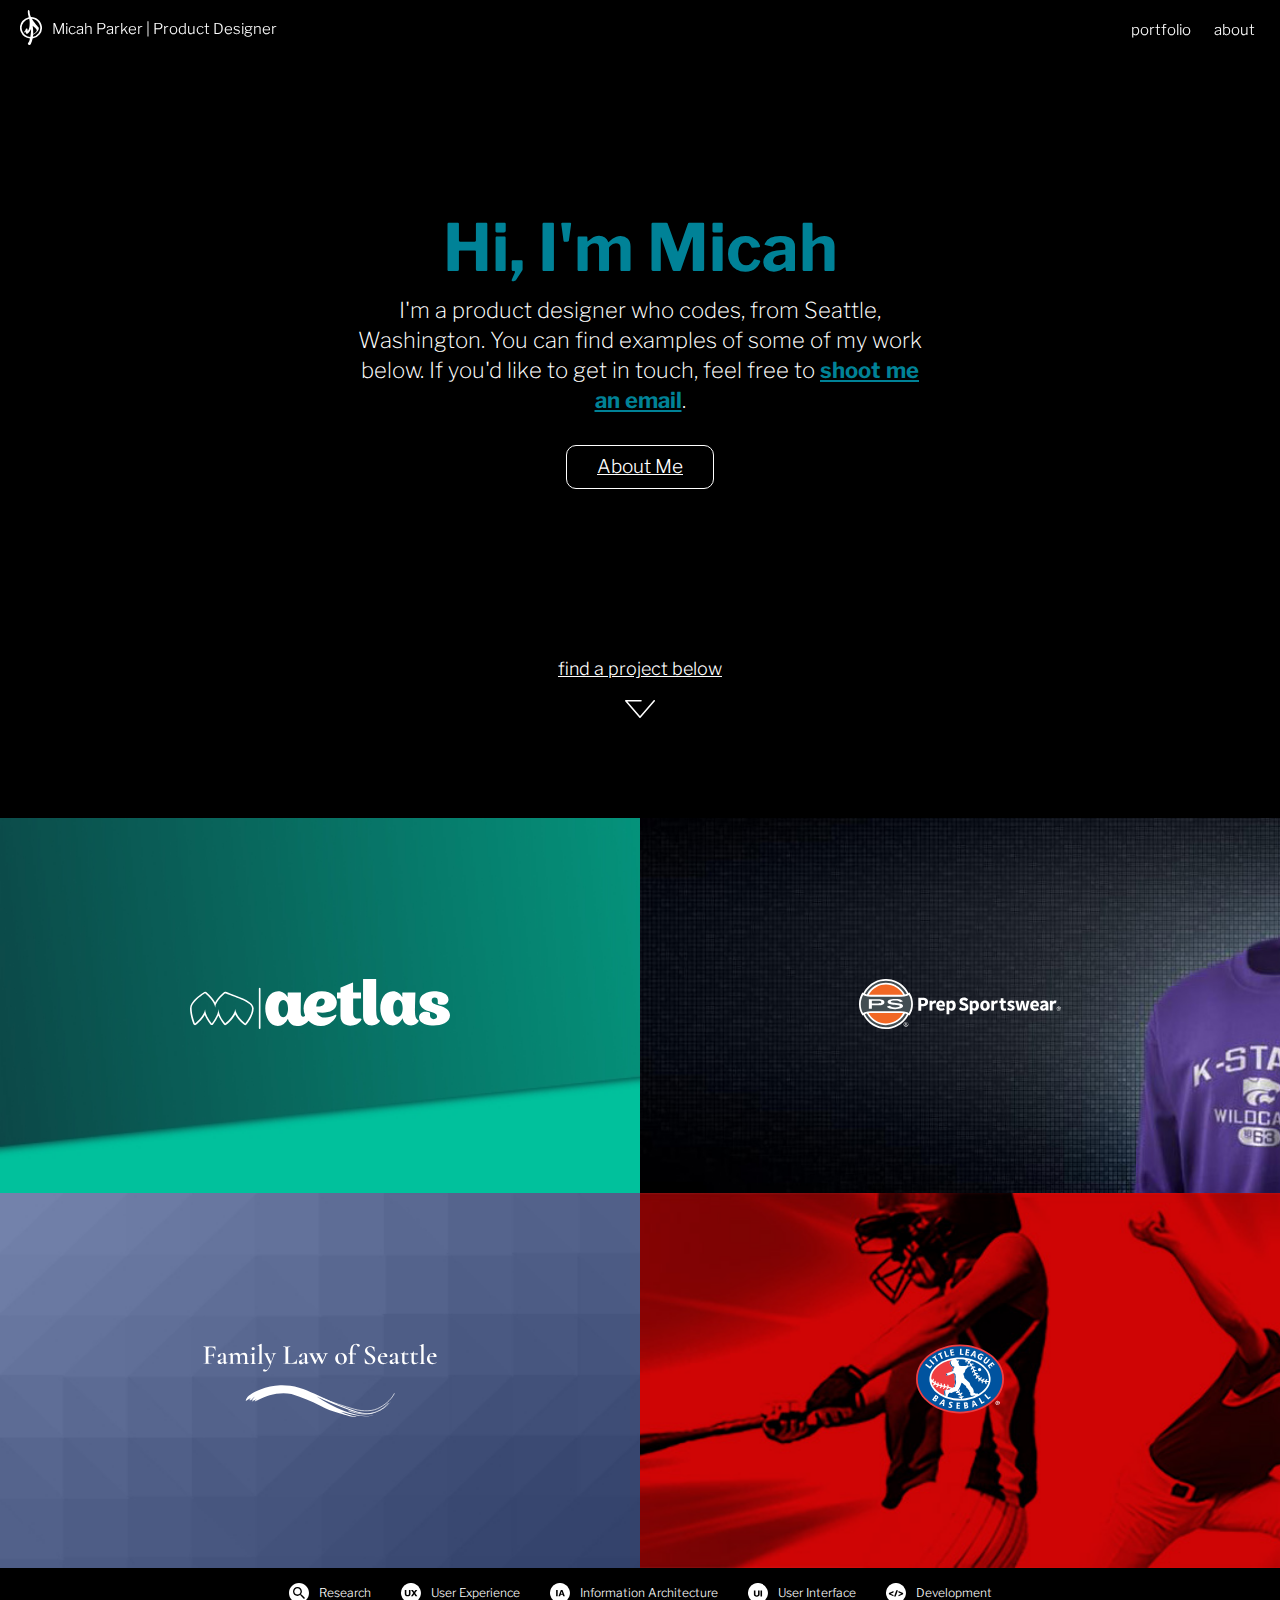
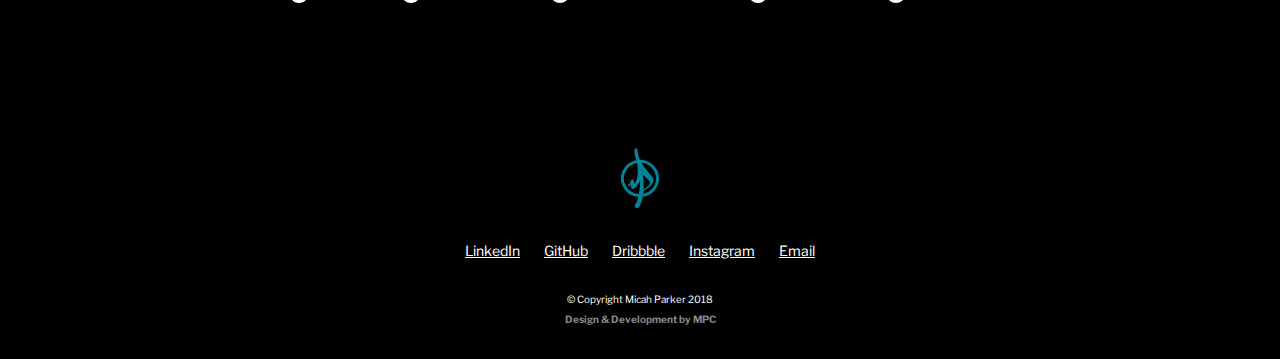
==== commit 269ab61f: "old updates to origin" ====
--- a/index.html
+++ b/index.html
@@ -185,5 +185,15 @@
 
 
 <script src="scripts/global.js"></script>
+<!-- Global site tag (gtag.js) - Google Analytics -->
+<script async src="https://www.googletagmanager.com/gtag/js?id=UA-111622996-1"></script>
+<script>
+  window.dataLayer = window.dataLayer || [];
+  function gtag(){dataLayer.push(arguments);}
+  gtag('js', new Date());
+
+  gtag('config', 'UA-111622996-1');
+</script>
+
 </body>
 </html>
--- a/css/content.css
+++ b/css/content.css
@@ -63,6 +63,7 @@
   justify-content: space-around;
   align-items: center;
   height: 100vh;
+  overflow-y: hidden;
 }
 
 .study .hero .hero-back {
@@ -80,6 +81,7 @@
   display: flex;
   justify-content: space-around;
   align-items: center;
+  height: 100vh;
 }
 
 .study .hero .hero-left {
@@ -304,6 +306,10 @@
   margin: 0 auto;
 }
 
+#aetlas #cardsort img.lrg-img {
+  margin: 0 auto 100px;
+}
+
 #aetlas #testing img.lrg-img {
   max-width: 1200px;
 }
@@ -356,8 +362,13 @@
 }
 
 #aetlas #testing .picset .three img {
-  padding: 0 30px 100px;
+  padding: 0 30px;
   box-sizing: border-box;
+}
+
+#aetlas #prototype .lrg-img {
+  max-width: 1700px;
+  padding: 0 30px;
 }
 
   .tasks .screens img {
@@ -635,6 +646,10 @@
 #homepage .howzit h5 a {
   color: #008297;
   font-weight: 700;
+}
+
+#homepage .howzit h5 a:hover {
+  color: #00d3ff;
 }
 
 #homepage .howzit a.button {
@@ -834,7 +849,6 @@
 }
 
 .project-key {
-  opacity: .5;
   display: flex;
   justify-content: center;
   align-items: center;
@@ -1047,9 +1061,7 @@
   }
 
   /***** PROJECTS *****/
-  #lohe .hero .hero-back {
-    height: 65vh;
-  }
+
 
   #prep #tracking .picset .two img {
     box-sizing: border-box;
@@ -1348,6 +1360,10 @@
     padding: 0 15px 50px;
     box-sizing: border-box;
   }
+
+  #aetlas #testing .picset .three img:last-of-type {
+    padding: 0 15px 0;
+  }
   /***** PREP *****/
 
   #prep .hero .hero-right img {
@@ -1441,7 +1457,7 @@
 
   .study .hero .hero-back {
     position: relative;
-    height: auto;
+    height: 100vh;
     background: transparent;
   }
 
@@ -1454,8 +1470,8 @@
     padding-right: 0;
     margin-bottom: 18px;
     padding: 0;
-    height: 58vh;
-    display: flex;
+    height: 75vh;
+    display: block;
     align-items: center
   }
 
@@ -1464,6 +1480,7 @@
     box-sizing: border-box;
     text-align: center;
     width: 100vw;
+    height: 25vh;
     max-width: 100%;
     background-color: rgba(0,0,0,.8);
   }
@@ -1516,6 +1533,15 @@
     padding-bottom: 50px;
   }
 
+  #aetlas .hero {
+    padding-top: 0;
+  }
+
+  #aetlas .hero .hero-right img {
+    margin-top: 100px;
+    height: 60vh;
+  }
+
   #aetlas #personas img.nomobile {
     display: none;
   }
@@ -1528,18 +1554,25 @@
     height: 110px;
   }
 
-  #lohe .hero .hero-back {
-    height: auto;
+  #prep .hero {
+    padding-top: 0;
   }
 
   #lohe .hero .hero-left {
     max-width: 100%;
   }
 
+  #lohe .hero .hero-left img {
+    max-width: 160px;
+  }
+
+  #lohe .hero .hero-right {
+    padding-right: 0;
+  }
+
   #lohe .hero .hero-right img {
-    max-height: 50vh;
-    max-width: 90%;
-    margin: 60px auto 2vh;
+    max-width: 98vw;
+    margin: 250px auto 2vh;
     text-align: center;
   }
 
@@ -1548,8 +1581,13 @@
     padding: 0 0 5%;
   }
 
+  #prep .hero .hero-right {
+    padding-right: 0;
+  }
+
   #prep .hero .hero-right img {
-    max-width: 65vw;
+    max-width: 90vw;
+    margin-top: 140px;
   }
 
   #prep #tracking .picset .two img {
@@ -1567,14 +1605,13 @@
 
   #littleleague .hero .hero-left img {
     max-width: 150px;
-    max-height: 60px;
+    max-height: 50px;
   }
 
   #littleleague .hero .hero-right img {
-    padding-top: 30px;
-    max-width: 70vw;
+    max-width: 99vw;
     height: auto;
-    margin: 60px auto 2vh;
+    margin: 160px auto 2vh;
     text-align: center;
   }
 
@@ -1595,13 +1632,40 @@
 
 @media screen and (max-width: 560px) {
 
+  .study .hero .hero-right {
+    height: 60vh;
+  }
+
+  .study .hero .hero-left {
+    height: 40vh;
+  }
+
   #homepage .howzit {
       margin-top: 100px;
       margin-bottom: 80px;
   }
 
+  #aetlas .hero .hero-right img {
+    margin-top: 0;
+    max-height: 55vh;
+  }
+
+  #prep .hero {
+    padding-top: 0px;
+  }
+
+  #aetlas .hero .hero-right img {
+    margin-top: 60px;
+  }
+
   #prep .hero .hero-right img {
-    max-width: 90vw;
+    max-width: 100vw;
+    overflow-x: hidden;
+    margin-top: 90px;
+  }
+
+  #lohe .hero .hero-right img {
+    margin-top: 130px;
   }
 
   #littleleague .hero .hero-right img {
